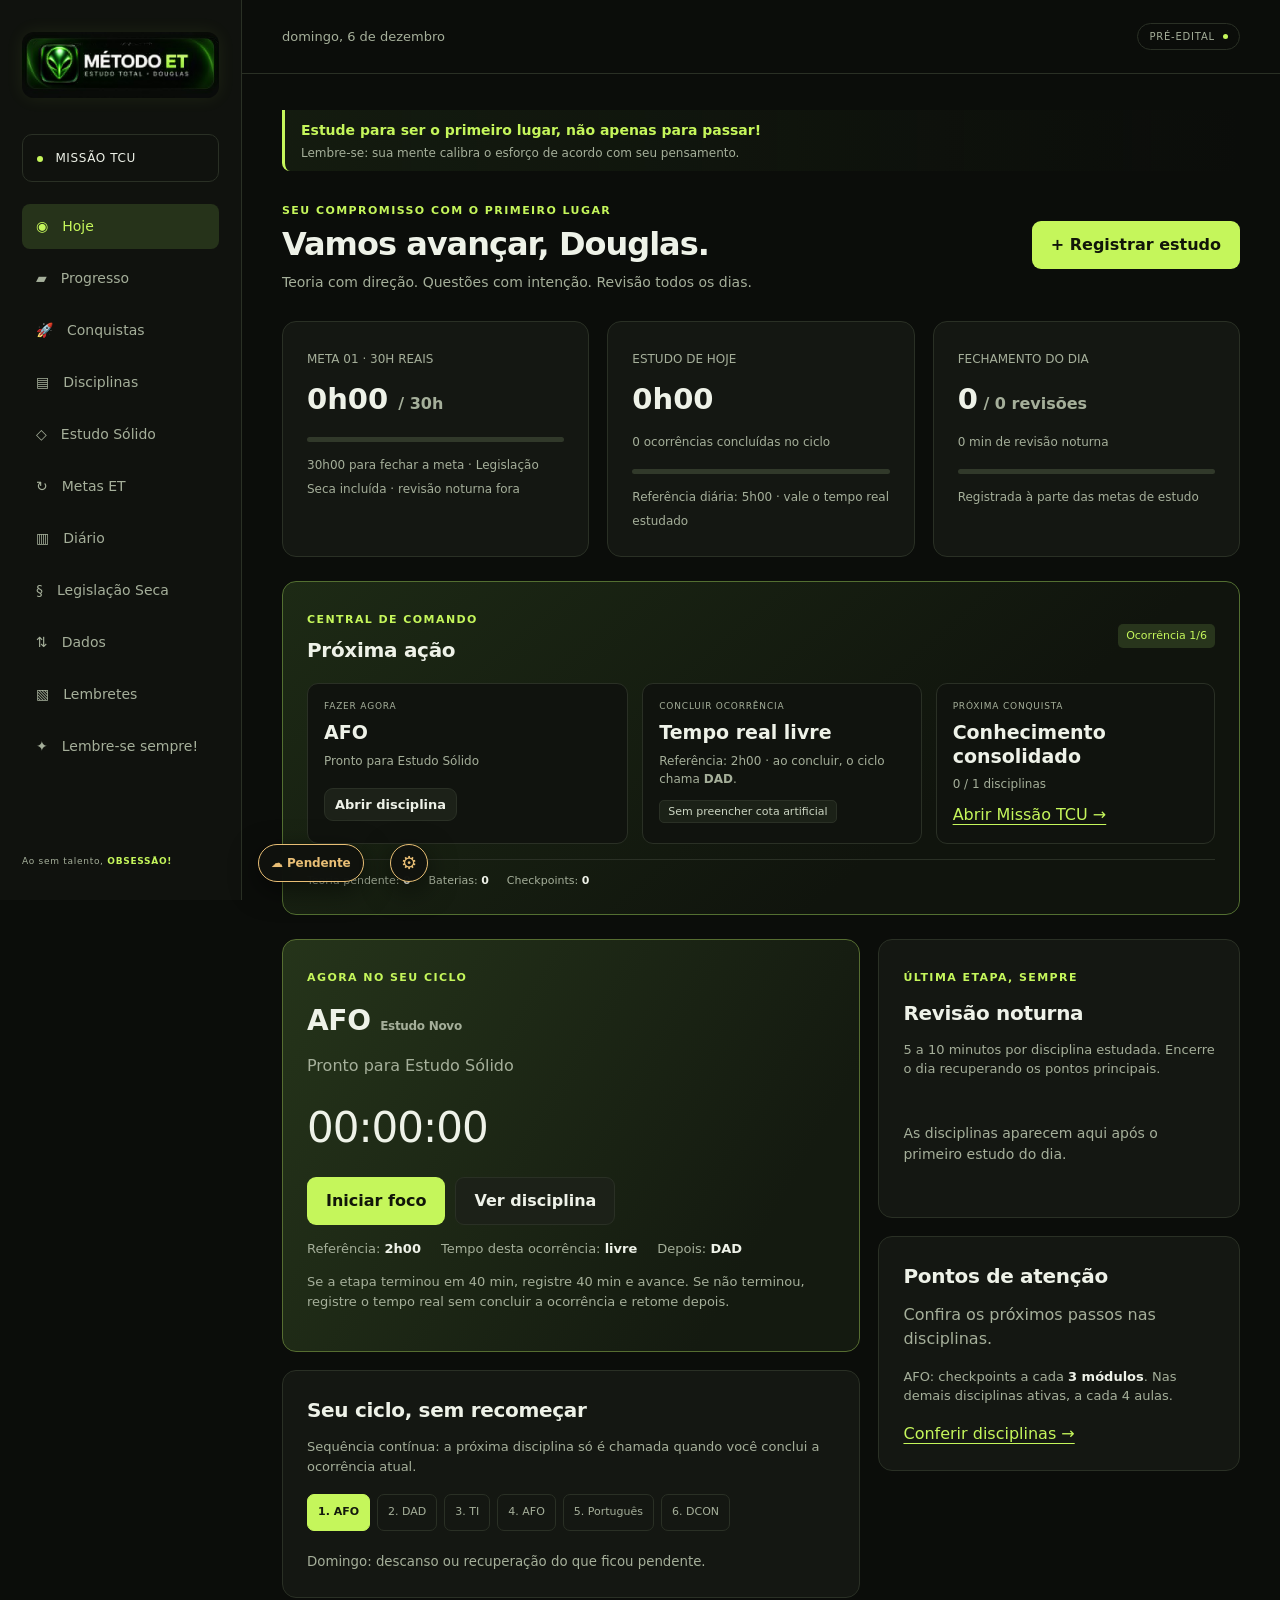
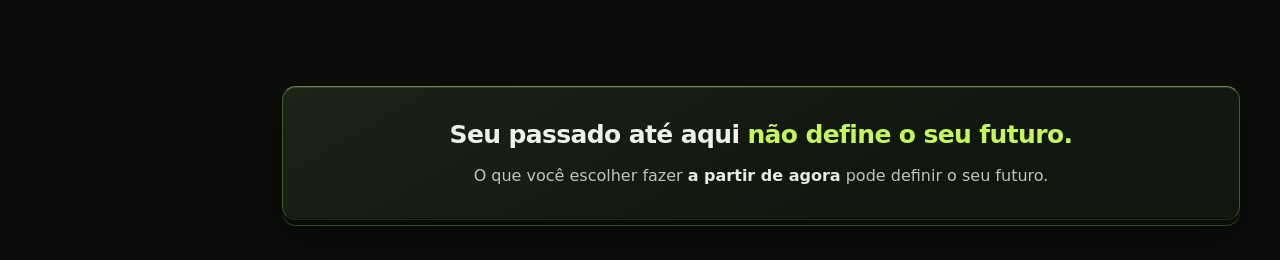
==== metodo-et/index.html @ 1e7493c0 "release: publicar v4.2.1 com próxima meta bloqueada" ====
<!doctype html>
<html lang="pt-BR">
<head>
  <meta charset="utf-8">
  <meta name="viewport" content="width=device-width,initial-scale=1,viewport-fit=cover">
  <meta name="theme-color" content="#0b0d0a">
  <meta name="mobile-web-app-capable" content="yes">
  <meta name="apple-mobile-web-app-capable" content="yes">
  <meta name="apple-mobile-web-app-status-bar-style" content="black-translucent">
  <meta name="apple-mobile-web-app-title" content="Método ET">
  <meta name="application-name" content="Método ET">
  <title>Método ET · Preparação TCU</title>
  <meta name="metodo-et-build" content="4.2.1-next-goal-lock">
  <link rel="icon" type="image/png" href="./metodo-et-icon-final-v2.png?v=4.2.1">
  <link rel="apple-touch-icon" href="./metodo-et-icon-final-v2.png?v=4.2.1">
  <link rel="manifest" href="./manifest.webmanifest?v=4.2.1">
  <link rel="stylesheet" href="./styles.css?v=4.2.1">
  <link rel="stylesheet" href="./drive-sync.css?v=4.2.1">
  <style>
    .app-footer{padding-top:24px}
    .brand.brand-lockup{display:block;width:100%;padding:0;margin:0;text-decoration:none;line-height:0}
    .brand.brand-lockup img{display:block;width:100%;height:auto;aspect-ratio:3 / 1;object-fit:contain;object-position:center;border-radius:12px;box-shadow:0 0 18px rgba(197,246,91,.08)}
    @media(max-width:1100px){.brand.brand-lockup img{border-radius:10px}}
    @media(max-width:720px){.app-footer{padding-top:20px}.sidebar .brand.brand-lockup{display:none}}
  </style>
  <script>
    // v2.0: a StudyOS atual não depende do Service Worker para navegar.
    // Remove o SW/cache antigo da Método ET para impedir execução de scripts obsoletos no Dock.
    window.addEventListener('load', () => {
      if ('serviceWorker' in navigator) {
        navigator.serviceWorker.getRegistrations().then(regs => Promise.all(
          regs.filter(reg => reg.scope.includes('/tcu-study-os/metodo-et/')).map(reg => reg.unregister())
        )).catch(() => {});
      }
      if ('caches' in window) {
        caches.keys().then(keys => Promise.all(
          keys.filter(key => key.startsWith('studyos-metodo-et-')).map(key => caches.delete(key))
        )).catch(() => {});
      }
    }, { once: true });
  </script>
</head>
<body>
  <a class="skip" href="#main">Pular para o conteúdo</a>
  <aside class="sidebar">
    <a class="brand brand-lockup" href="#today" aria-label="Método ET · Estudo Total · Douglas">
      <img src="./assets/metodo-et-brand-v3.jpg?v=4.2.1" width="594" height="198" alt="Método ET · Estudo Total · Douglas">
    </a>
    <div class="focus"><span class="dot"></span> MISSÃO TCU </div>
    <nav aria-label="Navegação principal">
      <a href="#today">◉ <span>Hoje</span></a>
      <a href="#progress">▰ <span>Progresso</span></a>
      <a href="#achievements">🚀 <span>Conquistas</span></a>
      <a href="#subjects">▤ <span>Disciplinas</span></a>
      <a href="#solid">◇ <span>Estudo Sólido</span></a>
      <a href="#planning">↻ <span>Metas ET</span></a>
      <a href="#history">▥ <span>Diário</span></a>
      <a href="#legislation">§ <span>Legislação Seca</span></a>
      <a href="#data">⇅ <span>Dados</span></a>
      <a href="#reminders">▧ <span>Lembretes</span></a>
      <a href="#motivation">✦ <span>Lembre-se sempre!</span></a>
    </nav>
    <footer>Ao sem talento, <strong>OBSESSÃO!</strong></footer>
  </aside>
  <div class="workspace">
    <header class="topbar"><span id="date-label"></span><span class="pill">PRÉ-EDITAL <i></i></span></header>
    <main id="main" tabindex="-1"><p>Preparando seu espaço de estudo…</p></main>
    <footer class="app-footer"><div class="footer-message"><p class="footer-title">Seu passado até aqui <strong>não define o seu futuro.</strong></p><p class="footer-detail">O que você escolher fazer <strong>a partir de agora</strong> pode definir o seu futuro.</p></div></footer>
    <div id="notice" role="status" aria-live="polite"></div>
  </div>
  <dialog id="modal"><div id="modal-body"></div><button class="close secondary" id="close-modal" aria-label="Fechar janela">Fechar</button></dialog>

  <script type="module" src="./src/app.js?v=4.2.1"></script>
  <script src="./oauth-client-hotfix.js?v=4.2.1" defer></script>
  <script src="./drive-sync.js?v=4.2.1" defer></script>
  <script src="./drive-sync-ui.js?v=4.2.1" defer></script>
</body>
</html>
---- metodo-et/styles.css ----
:root{color-scheme:dark;--bg:#0b0d0a;--panel:#141712;--line:#2a3025;--muted:#a5af9a;--lime:#c5f65b;--text:#eef2e8;--amber:#e8be75;font-family:Inter,ui-sans-serif,system-ui,-apple-system,BlinkMacSystemFont,"Segoe UI",sans-serif}*{box-sizing:border-box}body{margin:0;background:var(--bg);color:var(--text);font-size:16px;line-height:1.5}a{color:var(--lime);text-underline-offset:4px}button,input,select,textarea{font:inherit}button,.button{border:1px solid transparent;border-radius:9px;padding:11px 18px;background:var(--lime);color:#111609;font-weight:650;cursor:pointer;text-decoration:none;display:inline-block}button:hover,.button:hover{filter:brightness(1.08)}button:disabled{opacity:.4;cursor:not-allowed}.secondary{border-color:var(--line);background:#1c2118;color:var(--text)}.small{font-size:13px;padding:6px 10px}.danger{color:#ffb8ac}.sidebar{width:242px;position:fixed;height:100dvh;display:flex;flex-direction:column;padding:32px 22px;border-right:1px solid var(--line);background:#10120e}.brand{display:flex;align-items:center;gap:10px;color:var(--text);text-decoration:none;font-size:19px;letter-spacing:.04em}.brand b{color:var(--lime)}.brand small{display:block;font-size:8px;letter-spacing:.1em;color:var(--muted);margin-top:2px}.focus{border:1px solid var(--line);border-radius:10px;padding:14px;margin:36px 0 22px;font-size:12px;letter-spacing:.05em}.focus small{display:block;color:var(--muted);font-size:11px;margin:4px 0 0 16px;letter-spacing:0}.dot{display:inline-block;background:var(--lime);border-radius:100%;width:6px;height:6px;margin-right:8px}nav{display:grid;gap:7px}nav a{padding:12px 14px;display:flex;gap:14px;text-decoration:none;color:var(--muted);font-size:14px;border-radius:8px}nav a.active{background:#26331a;color:var(--lime)}nav a:hover{background:#1d2418}.sidebar footer{margin-top:auto;font-size:9px;letter-spacing:.08em;color:var(--muted)}.sidebar footer small{font-size:11px;letter-spacing:0;line-height:2.4}.workspace{margin-left:242px}.topbar{height:74px;display:flex;justify-content:space-between;align-items:center;border-bottom:1px solid var(--line);padding:0 40px;color:var(--muted);font-size:13px}.pill{display:inline-flex;align-items:center;gap:8px;border:1px solid var(--line);border-radius:30px;padding:5px 11px;font-size:10px;letter-spacing:.08em}.pill i{height:5px;width:5px;background:var(--lime);border-radius:50%}main{max-width:1440px;padding:36px 40px 64px;margin:auto}h1{font-size:32px;letter-spacing:-1px;margin:4px 0 8px;line-height:1.2}h2{font-size:20px;letter-spacing:-.3px;margin:0 0 12px}h3{font-size:16px;margin:0 0 8px}p{margin:0 0 16px}.muted,small{color:var(--muted)}.eyebrow{color:var(--lime);font-size:11px;letter-spacing:.13em;font-weight:600}.page-head{display:flex;align-items:center;justify-content:space-between;gap:20px;margin-bottom:28px}.page-head p{color:var(--muted);font-size:14px;margin:0}.grid{display:grid;gap:18px}.metrics{grid-template-columns:repeat(3,1fr);margin-bottom:24px}.card{background:var(--panel);border:1px solid var(--line);border-radius:14px;padding:24px;min-width:0}.metric small{font-size:12px}.metric strong{font-size:29px;font-weight:550;display:block;margin:8px 0}.metric .sub{font-size:12px;color:var(--muted)}progress{width:100%;height:5px;accent-color:var(--lime);border:0;display:block;margin:16px 0 10px}progress::-webkit-progress-bar{background:#31392a;border-radius:3px}progress::-webkit-progress-value{background:var(--lime);border-radius:3px}.two{grid-template-columns:minmax(0,1.6fr) minmax(290px,1fr);align-items:start}.hero{position:relative;border-color:#566d31;background:linear-gradient(120deg,#25341a 0,#141a10 80%)}.hero h2{font-size:28px;margin-top:12px}.hero p{max-width:580px}.actions{display:flex;flex-wrap:wrap;align-items:center;gap:10px;margin-top:18px}.timer{font-variant-numeric:tabular-nums;font-size:42px;letter-spacing:-1px;margin:18px 0}.stack{display:grid;gap:18px}.cycle{display:flex;gap:7px;flex-wrap:wrap;margin:18px 0}.cycle span{font-size:11px;padding:9px 10px;border:1px solid var(--line);border-radius:7px;color:var(--muted)}.cycle span.current{background:var(--lime);color:#141a0d;border-color:var(--lime);font-weight:650}.row{display:flex;align-items:center;justify-content:space-between;gap:16px;padding:15px 0;border-bottom:1px solid var(--line)}.row:last-child{border-bottom:0}.row .title{font-size:14px}.row small{display:block;font-size:12px;margin-top:3px}.badge{font-size:11px;white-space:nowrap;padding:4px 8px;border-radius:5px;background:#28351c;color:var(--lime)}.warning{background:#322b1c;color:var(--amber);border:1px solid #5e4e29;border-radius:9px;padding:12px 15px;font-size:13px;margin:16px 0}.section-title{margin-top:28px;margin-bottom:16px}.tabs{display:flex;gap:8px;flex-wrap:wrap;margin-bottom:24px}.tabs button[aria-pressed=true]{background:var(--lime);color:#101509}.table-wrap{overflow:auto;width:100%}table{width:100%;border-collapse:collapse;font-size:13px}th{text-align:left;font-weight:500;color:var(--muted);font-size:11px;letter-spacing:.04em;padding:12px;border-bottom:1px solid var(--line)}td{padding:14px 12px;border-bottom:1px solid var(--line);vertical-align:middle}td:first-child{min-width:45px}.unit-title{min-width:220px;max-width:430px}.cp-row td{background:#1f2918;color:var(--lime)}.cp-row.audit td{background:#2c271b;color:var(--amber)}.cp-row .actions{margin:0}.form-grid{display:grid;grid-template-columns:1fr 1fr;gap:16px}label{display:grid;gap:6px;font-size:13px;color:var(--muted)}input,select,textarea{width:100%;background:#0e110c;color:var(--text);border:1px solid #3c4434;border-radius:7px;padding:10px 12px;min-height:43px}input[type=checkbox]{width:18px;height:18px;min-height:0;accent-color:var(--lime)}label.check{display:flex;align-items:center;gap:10px;color:var(--text);margin:8px 0}.full{grid-column:1/-1}textarea{resize:vertical;min-height:80px}:focus-visible{outline:2px solid var(--lime);outline-offset:4px}dialog{width:min(720px,95vw);max-height:90dvh;background:#151912;color:var(--text);border:1px solid #53653b;border-radius:16px;padding:28px}dialog::backdrop{background:#000b;backdrop-filter:blur(3px)}dialog h2{padding-right:60px}dialog .close{margin-top:22px}#notice{position:fixed;bottom:24px;right:24px;max-width:min(480px,90vw);border-radius:10px;padding:0;background:#25351a;color:var(--lime);box-shadow:0 6px 40px #0008;z-index:10}#notice:not(:empty){padding:16px 22px;border:1px solid #617b3a}#notice.error{background:#43231e;color:#ffcebe;border-color:#9f5142}.skip{position:absolute;left:-10000px;top:0}.skip:focus{left:260px;z-index:30;background:black;padding:12px}.empty{padding:28px 0;color:var(--muted);font-size:14px}.numbers{font-variant-numeric:tabular-nums}.evidence{margin:10px 0;font-size:12px;padding-left:18px;color:var(--muted);max-height:180px;overflow:auto}details{margin:12px 0}summary{cursor:pointer;color:var(--muted);font-size:13px}.intro{max-width:720px}.inline-filter{display:flex;gap:14px;flex-wrap:wrap;margin:20px 0}.inline-filter label{min-width:170px}.statline{display:flex;gap:20px;flex-wrap:wrap;margin:14px 0;color:var(--muted);font-size:13px}.statline b{color:var(--text)}.chartbar{display:flex;align-items:center;gap:14px;margin:16px 0;font-size:13px}.chartbar span{width:60px}.chartbar div{height:7px;flex:1;background:#2b3224;border-radius:5px;overflow:hidden}.chartbar i{height:7px;display:block;background:var(--lime)}.chartbar b{width:64px;font-size:12px;text-align:right}code{background:#252d1d;padding:2px 5px;border-radius:3px}.link-list{display:grid;gap:12px;font-size:14px}.phase{font-size:12px;color:var(--muted)}@media(max-width:1100px){.sidebar{width:200px;padding:26px 16px}.workspace{margin-left:200px}main{padding:28px 24px}.topbar{padding:0 24px}.two{grid-template-columns:1fr}.metrics{gap:10px}.card{padding:20px}.brand{font-size:16px}}@media(max-width:720px){.sidebar{position:fixed;bottom:0;top:auto;width:100%;height:auto;padding:6px 4px calc(6px + env(safe-area-inset-bottom));z-index:5;border-top:1px solid var(--line);border-right:0}.sidebar .brand,.sidebar .focus,.sidebar footer{display:none}nav{display:flex;justify-content:space-around;gap:0}nav a{padding:7px 4px;display:grid;gap:3px;text-align:center;font-size:16px;min-width:48px}nav a span{font-size:9px}.workspace{margin-left:0}.topbar{height:58px;padding:0 18px;font-size:11px}main{padding:24px 16px 104px}h1{font-size:27px}.page-head{align-items:start;flex-direction:column;margin-bottom:20px}.metrics{grid-template-columns:1fr}.metric{padding:16px 18px}.metric strong{font-size:25px;display:inline-block;margin:0 12px 0 0}.metric small{display:block;margin-bottom:8px}.metric progress{margin:10px 0}.card{padding:18px}.form-grid{grid-template-columns:1fr}.full{grid-column:auto}.hero h2{font-size:25px}#notice{bottom:90px;right:16px}.table-wrap{margin:0;width:100%}dialog{padding:22px}.row{gap:10px}.row .title{font-size:13px}}
/* Mural pessoal e imagens: o estudo continua no centro da interface. */
.sidebar{overflow-y:auto}.sidebar nav{padding-bottom:18px}.sidebar footer{padding-top:16px;flex-shrink:0}.app-footer{max-width:1440px;margin:0 auto;padding:0 40px 40px}.footer-message{position:relative;text-align:center;padding:30px 34px;border:1px solid #415832;border-top-color:#6c884d;border-bottom-color:#202d18;border-radius:14px;background:linear-gradient(150deg,#1b2416,#11160e 65%);box-shadow:inset 0 1px 0 #b8e78126,inset 0 -1px 0 #0008,0 5px 0 #080d06,0 6px 0 #35472a,0 18px 28px #0005}.footer-message p{max-width:850px;margin-left:auto;margin-right:auto;text-wrap:pretty}.footer-title{font-size:clamp(19px,2vw,25px);font-weight:550;line-height:1.45;letter-spacing:-.025em;margin-bottom:10px}.footer-title strong{font-weight:650;color:var(--lime)}.footer-detail{font-size:16px;line-height:1.65;color:#bdc8b3;margin-bottom:0}.footer-detail strong{font-weight:600;color:#e5eddc}@media(max-width:720px){.footer-message{padding:24px 20px;border-radius:12px}.footer-title{font-size:20px}.footer-detail{font-size:15px}}.notes-grid{display:grid;grid-template-columns:repeat(3,minmax(0,1fr));gap:20px;align-items:start}.notes-column h2{font-size:17px;display:flex;align-items:center;gap:10px}.note-count{font-size:13px;border:1px solid var(--line);border-radius:20px;padding:2px 8px;color:var(--muted)}.sticky{padding:18px;margin:14px 0 24px;border-radius:2px 2px 18px 2px;box-shadow:3px 7px 0 #0004;color:#182011;border-top:9px solid #9da936}.sticky{color-scheme:light}.sticky-todo{background:#c5f65b;border-color:#92bd37}.sticky-done{background:#9cc58b;border-color:#729665}.sticky-future{background:#76bc95;border-color:#478b65}.sticky textarea{color:#152318;background:transparent;border:0;padding:2px 0;min-height:150px;max-height:440px;font-size:16px;line-height:1.6;resize:vertical;white-space:pre-wrap}.sticky label{color:#253927;font-size:14px}.sticky select{background:#ffffff55;border-color:#0003;color:#182011;min-height:38px;padding:6px 8px}.sticky button{background:#17200f;color:#f5f9ef;margin-top:12px}.sticky textarea:focus-visible,.sticky select:focus-visible,.sticky button:focus-visible{outline-color:#263f14}.note-empty{border:1px dashed var(--line);border-radius:10px;padding:22px 16px;font-size:14px}.motivation-card{background:#10130d;border:1px solid var(--line);border-radius:14px;padding:22px}.motivation-top{display:flex;align-items:center;justify-content:space-between;gap:18px;margin-bottom:20px}.motivation-top h3{font-size:20px;margin:8px 0 0}.motivation-image{display:block;border:0;width:100%;background:#000;padding:0;border-radius:8px;overflow:hidden;cursor:zoom-in}.motivation-image:hover{filter:none}.motivation-image img{display:block;width:100%;height:auto;max-height:620px;object-fit:contain}.motivation-caption{margin:12px 0 0;font-size:12px}.image-modal{width:min(1350px,96vw)}.expanded-motivation{width:100%;height:auto;display:block;margin:18px 0}.sr-only{position:absolute;width:1px;height:1px;padding:0;margin:-1px;overflow:hidden;clip:rect(0,0,0,0);white-space:nowrap;border:0}@media(max-width:1050px){.notes-grid{grid-template-columns:1fr}.notes-column{min-width:0}.sticky{max-width:100%}.app-footer{padding:0 24px 36px}}@media(max-width:720px){.sidebar nav{justify-content:flex-start;overflow-x:auto;padding-bottom:2px}.sidebar nav a{min-width:65px;flex-shrink:0}.sidebar nav a:last-child{min-width:102px}.app-footer{padding:0 16px 104px}main{padding-bottom:32px}.motivation-card{padding:14px}.motivation-top{align-items:flex-start;flex-direction:column}.motivation-top h3{font-size:18px}.motivation-image img{max-height:none}.sticky textarea{min-height:140px}}
.focus-message{margin:0 0 26px;border-left:3px solid var(--lime);padding:9px 16px;background:linear-gradient(90deg,#20301766,transparent);border-radius:0 8px 8px}.focus-message p{font-size:14px;color:#b9c6ad;margin:0;line-height:1.6}.focus-message strong{color:var(--lime);font-weight:650}.focus-message small{display:block;font-size:12px;margin-top:3px}.duration-fields{display:grid;grid-template-columns:1fr 1fr;gap:12px}.progress-highlights{grid-template-columns:repeat(4,minmax(0,1fr));gap:16px}.metric-unit{font-size:16px;color:var(--muted)}.progress-table .discipline-bar{min-width:230px;width:42%}.bar-line{display:flex;align-items:center;gap:14px}.bar-line progress{margin:0;height:9px;flex:1;min-width:100px}.bar-line b{min-width:56px;font-size:14px;text-align:right;font-variant-numeric:tabular-nums;color:var(--lime)}.progress-explanation{font-size:14px;line-height:1.7;margin:18px 0 0}.progress-highlights .metric strong{font-size:27px}@media(max-width:1250px){.progress-highlights{grid-template-columns:repeat(2,minmax(0,1fr))}}@media(max-width:720px){.progress-highlights{grid-template-columns:1fr}.focus-message{padding:10px 12px;margin-bottom:20px}.progress-table .discipline-bar{min-width:200px}.duration-fields{grid-template-columns:1fr 1fr}.progress-metrics .metric strong{display:block;margin:8px 0}}

.progress-detail{display:block;color:var(--muted);font-size:12px;line-height:1.5;margin-top:7px}.sidebar footer strong{color:var(--lime)}

/* v3.0 — Conquistas · Missão TCU */
.achievements-hero{display:grid;grid-template-columns:minmax(0,1fr) auto;align-items:center;gap:28px;border-color:#607b35;background:radial-gradient(circle at 85% 20%,#314b1c 0,transparent 34%),linear-gradient(135deg,#1d2b15,#10140d 70%);overflow:hidden}
.achievements-hero h2{font-size:30px;margin:10px 0 8px}.achievements-hero progress{height:7px;max-width:720px}.hero-rocket{font-size:86px;filter:drop-shadow(0 0 15px #c5f65b66);transform:rotate(-6deg);padding:6px 26px}
.next-achievements{grid-template-columns:repeat(3,minmax(0,1fr))}.achievement-records{grid-template-columns:repeat(3,minmax(0,1fr))}.achievement-records .metric strong{font-size:25px}
.achievement-category{margin-bottom:18px}.achievement-category-head{display:flex;align-items:center;justify-content:space-between;gap:16px}.achievement-category-head>div{display:flex;align-items:center;gap:10px}.achievement-category-head h2{margin:0}.achievement-category-icon{font-size:23px}
.achievement-grid{display:grid;grid-template-columns:repeat(3,minmax(0,1fr));gap:12px;margin-top:18px}.achievement-card{display:grid;grid-template-columns:auto 1fr;gap:13px;align-items:start;padding:16px;border:1px solid var(--line);border-radius:12px;background:#10130e;min-width:0}.achievement-card.unlocked{border-color:#536f31;background:linear-gradient(140deg,#1e2b16,#11150e)}.achievement-card.locked{opacity:.72}.achievement-card h3{font-size:14px;margin:1px 0 5px}.achievement-card p{font-size:11px;line-height:1.45;color:var(--muted);margin:0}.achievement-card progress{height:4px;margin:11px 0 7px}.achievement-card small{font-size:10px}.achievement-card.unlocked small{color:var(--lime)}
.achievement-icon{width:34px;height:34px;display:grid;place-items:center;border:1px solid var(--line);border-radius:50%;font-size:17px;background:#171c13}.achievement-card.unlocked .achievement-icon{border-color:#6b8a3f;box-shadow:0 0 16px #c5f65b22}
.mission-route{position:relative;max-width:900px;margin:10px auto 0;padding:16px 0 16px 80px;min-height:650px}.mission-rail{position:absolute;left:31px;top:24px;bottom:24px;width:5px;border-radius:6px;background:#293124;overflow:hidden}.mission-rail i{position:absolute;left:0;right:0;bottom:0;background:linear-gradient(0deg,#6d8b36,#c5f65b);box-shadow:0 0 14px #c5f65b66;border-radius:6px}.mission-rocket{position:absolute;left:4px;z-index:2;font-size:39px;line-height:1;filter:drop-shadow(0 0 12px #c5f65b99);transition:bottom .5s ease}.mission-stops{display:grid;gap:10px}.mission-stop{min-height:48px;display:flex;align-items:center;gap:13px;color:var(--muted);padding:7px 10px;border-radius:9px}.mission-stop b{display:block;font-size:13px;color:#b4bca9}.mission-stop small{display:block;font-size:10px;margin-top:2px}.mission-node{width:24px;height:24px;flex:0 0 24px;display:grid;place-items:center;border:2px solid #3c4633;border-radius:50%;background:#11150e;color:#6f7967;font-size:11px}.mission-stop.unlocked{background:#182114}.mission-stop.unlocked b{color:var(--text)}.mission-stop.unlocked .mission-node{border-color:var(--lime);background:var(--lime);color:#111609;font-weight:800}.mission-stop.next{outline:1px solid #667d3c;background:#1b2416}.mission-stop.next .mission-node{border-color:var(--lime);box-shadow:0 0 14px #c5f65b55}
.achievement-celebration{text-align:center;padding:10px 8px}.achievement-celebration h2{font-size:29px;margin:11px auto 10px;padding:0}.achievement-celebration p{max-width:520px;margin:0 auto 16px}.celebration-rocket{font-size:74px;filter:drop-shadow(0 0 18px #c5f65b77);animation:rocket-pop .7s ease both}@keyframes rocket-pop{0%{transform:translateY(34px) scale(.75);opacity:0}65%{transform:translateY(-7px) scale(1.08);opacity:1}100%{transform:translateY(0) scale(1)}}
@media(max-width:1180px){.achievement-grid{grid-template-columns:repeat(2,minmax(0,1fr))}.achievement-records{grid-template-columns:repeat(2,minmax(0,1fr))}.next-achievements{grid-template-columns:1fr}}
@media(max-width:720px){.achievements-hero{grid-template-columns:1fr}.hero-rocket{font-size:64px;padding:0}.achievement-grid,.achievement-records{grid-template-columns:1fr}.mission-route{padding-left:62px;min-height:520px}.mission-rail{left:24px}.mission-rocket{left:-2px;font-size:34px}.mission-stop{padding-right:2px}}


/* v3.1 — refinamentos de Conquistas */
.achievement-card.closest{position:relative;border-color:var(--lime);box-shadow:0 0 0 1px #c5f65b1c,0 12px 34px #0004;background:linear-gradient(145deg,#243518,#11160e)}
.closest-label{display:inline-block;margin-bottom:5px;padding:3px 6px;border-radius:4px;background:var(--lime);color:#111608;font-size:8px;font-weight:850;letter-spacing:.08em}
.achievement-filter{display:flex;gap:8px;flex-wrap:wrap;margin:0 0 18px}.achievement-filter button[aria-pressed="true"]{background:var(--lime);color:#111608;border-color:var(--lime)}
.achievement-category[hidden]{display:none}.achievement-browser{scroll-margin-top:90px}
.et-shades-icon{position:relative;width:34px;height:32px;display:inline-grid;place-items:center;font-size:28px;line-height:1}
.et-face{filter:saturate(.75) hue-rotate(45deg)}
.et-lens{position:absolute;top:12px;width:9px;height:6px;background:#050605;border:1px solid #b9c4b0;border-radius:2px 2px 5px 5px;box-shadow:inset 0 1px 2px #ffffff35,0 1px 5px #000}
.et-left{left:7px;transform:rotate(5deg)}.et-right{right:7px;transform:rotate(-5deg)}.et-bridge{position:absolute;top:14px;left:15px;width:5px;height:1px;background:#050605}
.hero-rocket{animation:mission-float 3.4s ease-in-out infinite}.mission-rocket{animation:mission-float 3s ease-in-out infinite}
@keyframes mission-float{0%,100%{transform:translateY(0) rotate(-5deg)}50%{transform:translateY(-7px) rotate(-2deg)}}
@media(prefers-reduced-motion:reduce){.hero-rocket,.mission-rocket,.celebration-rocket{animation:none!important}}


/* v3.2 — central de comando e fluxo prático */
.et-normal-icon{font-size:25px;filter:saturate(.8) hue-rotate(40deg);width:34px;height:34px;display:inline-grid;place-items:center}
.achievement-filter-groups{display:grid;grid-template-columns:1fr 1fr;gap:18px;margin-bottom:20px}
.achievement-filter-groups>div>small{display:block;color:var(--muted);font-size:9px;letter-spacing:.11em;font-weight:800;margin-bottom:8px}
.achievement-card[hidden]{display:none}
.today-command{margin:18px 0 24px;border-color:#536f31;background:linear-gradient(140deg,#1d2a15,#10140d 68%)}
.today-command-head{display:flex;align-items:center;justify-content:space-between;gap:16px;margin-bottom:18px}.today-command-head h2{margin:5px 0 0}
.today-command-grid{display:grid;grid-template-columns:1.15fr 1fr 1fr;gap:14px}.today-command-grid>div{padding:16px;border:1px solid var(--line);border-radius:11px;background:#10130e;min-width:0}.today-command-grid small{display:block;color:var(--muted);font-size:9px;letter-spacing:.09em;margin-bottom:7px}.today-command-grid strong{display:block;font-size:19px;line-height:1.25}.today-command-grid p{font-size:12px;color:var(--muted);line-height:1.5;margin:7px 0 10px}.today-command-grid progress{height:6px}.today-roadline{display:flex;flex-wrap:wrap;gap:18px;margin-top:15px;padding-top:13px;border-top:1px solid var(--line);color:var(--muted);font-size:11px}.today-roadline b{color:var(--text)}
.method-roadmap{margin:18px 0 22px;padding:18px;border:1px solid #3f522e;border-radius:12px;background:#11160e}.method-roadmap-head{display:flex;align-items:center;justify-content:space-between;gap:16px}.method-roadmap-head h3{margin:5px 0 0}.roadmap-chips{display:flex;flex-wrap:wrap;gap:8px;margin-top:14px}.roadmap-chips span{padding:7px 9px;border-radius:999px;border:1px solid var(--line);font-size:10px;color:var(--muted);background:#0d100b}.roadmap-chips span.done{border-color:#526d32;color:var(--lime);background:#172012}.roadmap-chips span.pending b{color:var(--text)}.roadmap-cycle{margin:13px 0 0;font-size:11px}.method-quick-actions{margin-top:13px}
@media(max-width:1050px){.today-command-grid{grid-template-columns:1fr}.achievement-filter-groups{grid-template-columns:1fr}}
@media(max-width:720px){.today-command-head,.method-roadmap-head{align-items:flex-start;flex-direction:column}.roadmap-chips{display:grid;grid-template-columns:1fr 1fr;width:100%}.achievement-filter{overflow-x:auto;flex-wrap:nowrap;padding-bottom:4px}.achievement-filter button{flex-shrink:0}}

.et-shades-icon .et-lens,.et-shades-icon .et-bridge{display:none}


/* v4.0 — Central de Desempenho */
.progress-toolbar{display:grid;grid-template-columns:minmax(0,1fr) auto;gap:18px;align-items:end;margin:16px 0 22px;padding:16px 18px;border:1px solid var(--line);border-radius:13px;background:#10130e}
.progress-view-tabs{display:flex;gap:8px;flex-wrap:wrap}.progress-view-tabs button[aria-pressed="true"]{background:var(--lime);color:#111608;border-color:var(--lime)}
.progress-filter-row{display:flex;gap:10px;align-items:end}.progress-filter-row label{min-width:180px;font-size:10px;color:var(--muted);letter-spacing:.05em}.progress-filter-row select{margin-top:6px}
.progress-principle{grid-column:1/-1;margin:0;padding-top:12px;border-top:1px solid var(--line);font-size:11px;color:var(--muted)}.progress-principle b{color:var(--text)}
.performance-metrics{grid-template-columns:repeat(4,minmax(0,1fr))}.performance-metrics .metric strong{font-size:30px}
.self-compare{border-color:#526c32;background:linear-gradient(145deg,#1a2514,#11150f 68%)}.self-compare-grid{grid-template-columns:repeat(3,minmax(0,1fr));gap:12px}.self-compare .metric.mini{padding:16px;border:1px solid var(--line);border-radius:11px;background:#0f120d}.self-compare .metric.mini strong{font-size:26px}
.analysis-bars{display:grid;gap:12px;margin-top:16px}.analysis-bar-row>div{display:flex;align-items:center;justify-content:space-between;gap:14px;margin-bottom:6px}.analysis-bar-row b{font-size:12px}.analysis-bar-row span{font-size:10px;color:var(--muted);font-variant-numeric:tabular-nums}.analysis-bar-row progress{height:6px}
.performance-table th,.performance-table td{white-space:nowrap}.performance-table td:first-child{min-width:180px}.performance-table td small{display:block;color:var(--muted);font-size:10px;margin-top:4px;white-space:normal;max-width:210px}.performance-table .badge{font-size:9px}
.progress-comparisons{grid-template-columns:repeat(4,minmax(0,1fr));gap:14px}.comparison-metric{position:relative}.comparison-delta{display:inline-flex;width:max-content;margin-top:10px;padding:4px 7px;border-radius:999px;font-size:9px;border:1px solid var(--line);color:var(--muted)}.comparison-delta.up{border-color:#4e6d31;color:var(--lime);background:#172012}.comparison-delta.down{border-color:#72503b;color:#e7b29b;background:#21150f}.comparison-delta.same{background:#151912}
.trend-chart{margin-top:18px;padding:16px 10px 4px;border:1px solid var(--line);border-radius:11px;background:#0d100b;overflow-x:auto}.trend-columns{display:grid;grid-template-columns:repeat(8,minmax(52px,1fr));gap:10px;height:240px;align-items:end;min-width:520px}.trend-card:last-child .trend-columns{grid-template-columns:repeat(6,minmax(68px,1fr))}
.trend-column{height:100%;display:grid;grid-template-rows:26px 1fr 24px;align-items:end;text-align:center;min-width:0}.trend-column .trend-value{font-size:9px;color:var(--muted);white-space:nowrap;overflow:hidden;text-overflow:ellipsis}.trend-column i{display:block;width:min(34px,72%);margin:auto auto 0;min-height:2px;border-radius:7px 7px 2px 2px;background:linear-gradient(180deg,var(--lime),#607f34);box-shadow:0 0 12px #c5f65b18}.trend-column small{font-size:9px;color:var(--muted);padding-top:7px}
.method-map{display:grid;grid-template-columns:repeat(2,minmax(0,1fr));gap:16px}.method-subject-card{min-width:0}.method-subject-head{display:flex;align-items:flex-start;justify-content:space-between;gap:16px}.method-subject-head h2{margin:5px 0 4px}.method-subject-head p{margin:0;color:var(--muted);font-size:12px;line-height:1.5}.method-stages{display:grid;gap:11px;margin:18px 0}.method-stage>div{display:flex;justify-content:space-between;gap:12px;font-size:10px;color:var(--muted);margin-bottom:5px}.method-stage b{color:var(--text);font-variant-numeric:tabular-nums}.method-stage progress{height:5px}
.attention-list{display:grid;grid-template-columns:repeat(2,minmax(0,1fr));gap:10px}.attention-item{padding:14px 15px;border:1px solid var(--line);border-radius:10px;background:#0f120d}.attention-item b{font-size:12px}.attention-item p{font-size:10px;line-height:1.5;color:var(--muted);margin:5px 0 0}.attention-item.amber{border-color:#6f5731;background:#1c170e}.attention-item.lime{border-color:#536c31;background:#151e11}
@media(max-width:1280px){.performance-metrics,.progress-comparisons{grid-template-columns:repeat(2,minmax(0,1fr))}.progress-toolbar{grid-template-columns:1fr}.progress-filter-row{justify-content:flex-start}.method-map{grid-template-columns:1fr}}
@media(max-width:820px){.progress-filter-row{display:grid;grid-template-columns:1fr 1fr}.progress-filter-row label{min-width:0}.self-compare-grid{grid-template-columns:1fr}.attention-list{grid-template-columns:1fr}}
@media(max-width:720px){.performance-metrics,.progress-comparisons{grid-template-columns:1fr}.progress-view-tabs{overflow-x:auto;flex-wrap:nowrap;padding-bottom:4px}.progress-view-tabs button{flex-shrink:0}.progress-filter-row{grid-template-columns:1fr}.trend-chart{margin-left:-4px;margin-right:-4px}.method-subject-head{flex-direction:column}.performance-table td:first-child{min-width:155px}}


/* v4.0.1 — acabamento estável da Central */
.progress-page-head .eyebrow{display:block}
.process-focus{display:block;margin:7px 0 12px;color:var(--lime);font-size:12px;font-weight:850;letter-spacing:.14em;text-transform:uppercase}
.intensity-wrap{display:flex;justify-content:center}
.intensity-card{width:min(340px,100%);aspect-ratio:1/1;display:grid;place-items:center;align-content:center;gap:18px;text-align:center;border-color:#5d7838;background:
  radial-gradient(circle at 50% 25%,rgba(197,246,91,.13),transparent 34%),
  linear-gradient(145deg,#1c2914,#10140d 72%);
  box-shadow:0 22px 55px rgba(0,0,0,.28),inset 0 0 0 1px rgba(197,246,91,.025)}
.intensity-card .intensity-mark{width:42px;height:42px;display:grid;place-items:center;border-radius:50%;border:1px solid #6f8e43;color:var(--lime);font-size:19px;box-shadow:0 0 22px rgba(197,246,91,.12)}
.intensity-card p{max-width:250px;margin:0;font-size:28px;line-height:1.14;font-weight:650;color:var(--text)}
.intensity-card p strong{display:block;color:var(--lime);font-weight:850}
@media(max-width:720px){.process-focus{font-size:10px}.intensity-card{width:min(290px,100%)}.intensity-card p{font-size:24px}}


/* v4.1 — Metas ET, tempo real e progresso multicamada */
.badge.subtle{background:#1b2117;color:#cbd5c2;border:1px solid var(--line)}
.goal-toolbar{display:flex;align-items:end;justify-content:space-between;gap:18px;margin-bottom:24px}
.goal-toolbar label{min-width:min(420px,100%)}
.goal-metrics{margin-top:0}
.goal-summary{border-color:#42552f}
.goal-summary .page-head{margin-bottom:20px}
.goal-task-list{display:grid;grid-template-columns:repeat(2,minmax(0,1fr));gap:10px}
.goal-task{display:flex;gap:12px;align-items:flex-start;padding:13px 14px;border:1px solid var(--line);border-radius:10px;background:#10130e}
.goal-task>span{display:grid;place-items:center;flex:0 0 30px;height:30px;border-radius:50%;border:1px solid #445138;color:var(--muted);font-size:11px;font-variant-numeric:tabular-nums}
.goal-task b{display:block;font-size:13px;line-height:1.45}
.goal-task small{display:block;margin-top:4px;font-size:11px;line-height:1.45}
.goal-task.done{border-color:#526f33;background:#172010}
.goal-task.done>span{background:var(--lime);border-color:var(--lime);color:#101509;font-weight:800}
.goal-task.done b{color:#dff7ad}
.goal-actions{padding-top:6px}
.goal-locked{text-align:center;padding:54px 24px;border-style:dashed}
.goal-lock{font-size:42px;margin-bottom:14px}
.layered-progress{margin-bottom:28px}
.layer-grid{display:grid;grid-template-columns:repeat(2,minmax(0,1fr));gap:14px}
.layer-subject{--subject:#c5f65b;border:1px solid color-mix(in srgb,var(--subject) 32%,#2a3025);border-radius:12px;padding:16px;background:#10130e}
.layer-subject.subject-afo{--subject:#c5f65b}
.layer-subject.subject-dad{--subject:#69d7bb}
.layer-subject.subject-ti{--subject:#a98bff}
.layer-subject.subject-port{--subject:#e8be75}
.layer-subject.subject-dcon{--subject:#6bb8e8}
.layer-head{display:grid;gap:2px;margin-bottom:12px}
.layer-head b{font-size:15px;color:var(--subject)}
.layer-head small{font-size:11px}
.layer-stack{display:grid;gap:8px}
.layer-row{display:grid;grid-template-columns:82px minmax(90px,1fr) 50px;gap:10px;align-items:center;font-size:11px}
.layer-row>span{color:var(--muted)}
.layer-row>div{height:7px;background:#252b21;border-radius:10px;overflow:hidden}
.layer-row i{display:block;height:100%;border-radius:10px;background:var(--subject)}
.layer-row.review i{background:color-mix(in srgb,var(--subject) 72%,#0b0d0a)}
.layer-row.battery i{background:color-mix(in srgb,var(--subject) 52%,#eef2e8)}
.layer-row.checkpoint i{background:color-mix(in srgb,var(--subject) 48%,#0b0d0a);box-shadow:inset 0 0 0 1px var(--subject)}
.layer-row>b{text-align:right;font-size:11px;color:var(--text);font-variant-numeric:tabular-nums}
@media(max-width:900px){.goal-task-list,.layer-grid{grid-template-columns:1fr}}
@media(max-width:720px){.goal-toolbar{align-items:stretch;flex-direction:column}.layer-row{grid-template-columns:72px minmax(70px,1fr) 46px}.goal-task{padding:12px}}
---- metodo-et/drive-sync.css ----
.drive-sync-floating{position:fixed;z-index:70;left:258px;bottom:18px;min-height:38px;padding:8px 12px;border-radius:999px;color:var(--text);background:rgba(16,18,14,.96);border:1px solid #5b6d3f;box-shadow:0 8px 28px #0008;backdrop-filter:blur(10px);font-size:12px;font-weight:800;letter-spacing:-.01em}.drive-sync-floating:hover{transform:translateY(-1px);filter:brightness(1.08)}.drive-sync-floating[data-state="synced"]{border-color:var(--lime);color:var(--lime)}.drive-sync-floating[data-state="dirty"]{border-color:var(--amber);color:var(--amber)}.drive-sync-floating[data-state="error"],.drive-sync-floating[data-state="auth"]{border-color:#9f5142;color:#ffcebe}.drive-sync-floating[data-state="connecting"],.drive-sync-floating[data-state="syncing"]{opacity:.88}.drive-sync-floating[data-state="offline"]{border-color:#65705f;color:var(--muted)}.app-footer{padding-top:24px}@media(max-width:1100px){.drive-sync-floating{left:214px}}@media(max-width:720px){.drive-sync-floating{left:14px;bottom:calc(86px + env(safe-area-inset-bottom));z-index:8}.app-footer{padding-top:20px}}


/* v3.1 — painel de gerenciamento do Drive */
.drive-sync-manage{position:fixed;z-index:71;left:390px;bottom:18px;width:38px;height:38px;min-height:38px;padding:0;border-radius:999px;background:rgba(16,18,14,.96);border:1px solid #5b6d3f;color:var(--muted);box-shadow:0 8px 28px #0008;backdrop-filter:blur(10px);font-size:18px;line-height:1}
.drive-sync-manage:hover{transform:translateY(-1px);filter:brightness(1.08)}.drive-sync-manage[data-state="synced"]{border-color:var(--lime);color:var(--lime)}.drive-sync-manage[data-state="dirty"]{border-color:var(--amber);color:var(--amber)}.drive-sync-manage[data-state="auth"],.drive-sync-manage[data-state="error"]{border-color:#9f5142;color:#ffcebe}
.drive-sync-panel{position:fixed;z-index:72;left:258px;bottom:66px;width:min(360px,calc(100vw - 32px));padding:16px;border:1px solid #566d3d;border-radius:16px;background:rgba(17,20,14,.985);box-shadow:0 18px 60px #000b;backdrop-filter:blur(16px);color:var(--text)}
.drive-sync-panel[hidden]{display:none}.drive-panel-head{display:flex;align-items:flex-start;justify-content:space-between;gap:16px}.drive-panel-head strong{display:block;font-size:15px;margin:2px 0 3px}.drive-panel-head small{display:block;color:var(--muted);font-size:11px;word-break:break-all}.drive-kicker{font-size:9px;letter-spacing:.13em;color:var(--lime);font-weight:800}
.drive-close{width:30px;height:30px;min-height:30px;padding:0;border-radius:50%;background:#22291c;color:var(--muted)}
.drive-panel-status{display:flex;gap:10px;align-items:flex-start;padding:13px 0;margin:12px 0;border-top:1px solid var(--line);border-bottom:1px solid var(--line)}.drive-panel-status b{display:block;font-size:12px}.drive-panel-status small{display:block;color:var(--muted);font-size:10px;line-height:1.45;margin-top:2px}
.drive-state-dot{width:9px;height:9px;margin-top:4px;border-radius:50%;background:#6d7666;box-shadow:0 0 0 3px #6d766622}.drive-state-dot[data-state="synced"]{background:var(--lime);box-shadow:0 0 12px #c5f65b77}.drive-state-dot[data-state="dirty"],.drive-state-dot[data-state="syncing"],.drive-state-dot[data-state="connecting"]{background:var(--amber)}.drive-state-dot[data-state="auth"],.drive-state-dot[data-state="error"]{background:#e28167}
.drive-sync-panel dl{display:grid;gap:10px;margin:0}.drive-sync-panel dl div{display:grid;grid-template-columns:120px 1fr;gap:8px}.drive-sync-panel dt{font-size:10px;color:var(--muted)}.drive-sync-panel dd{font-size:10px;margin:0;text-align:right}.drive-panel-actions{display:grid;grid-template-columns:1fr 1fr;gap:8px;margin-top:15px}.drive-panel-actions button{font-size:11px;padding:9px 10px}.drive-panel-note{font-size:9px;line-height:1.45;color:var(--muted);margin:11px 0 0}
@media(max-width:1100px){.drive-sync-manage{left:346px}.drive-sync-panel{left:214px}}@media(max-width:720px){.drive-sync-manage{left:146px;bottom:calc(86px + env(safe-area-inset-bottom));z-index:9}.drive-sync-panel{left:14px;bottom:calc(132px + env(safe-area-inset-bottom));width:calc(100vw - 28px)}.drive-panel-actions{grid-template-columns:1fr}}
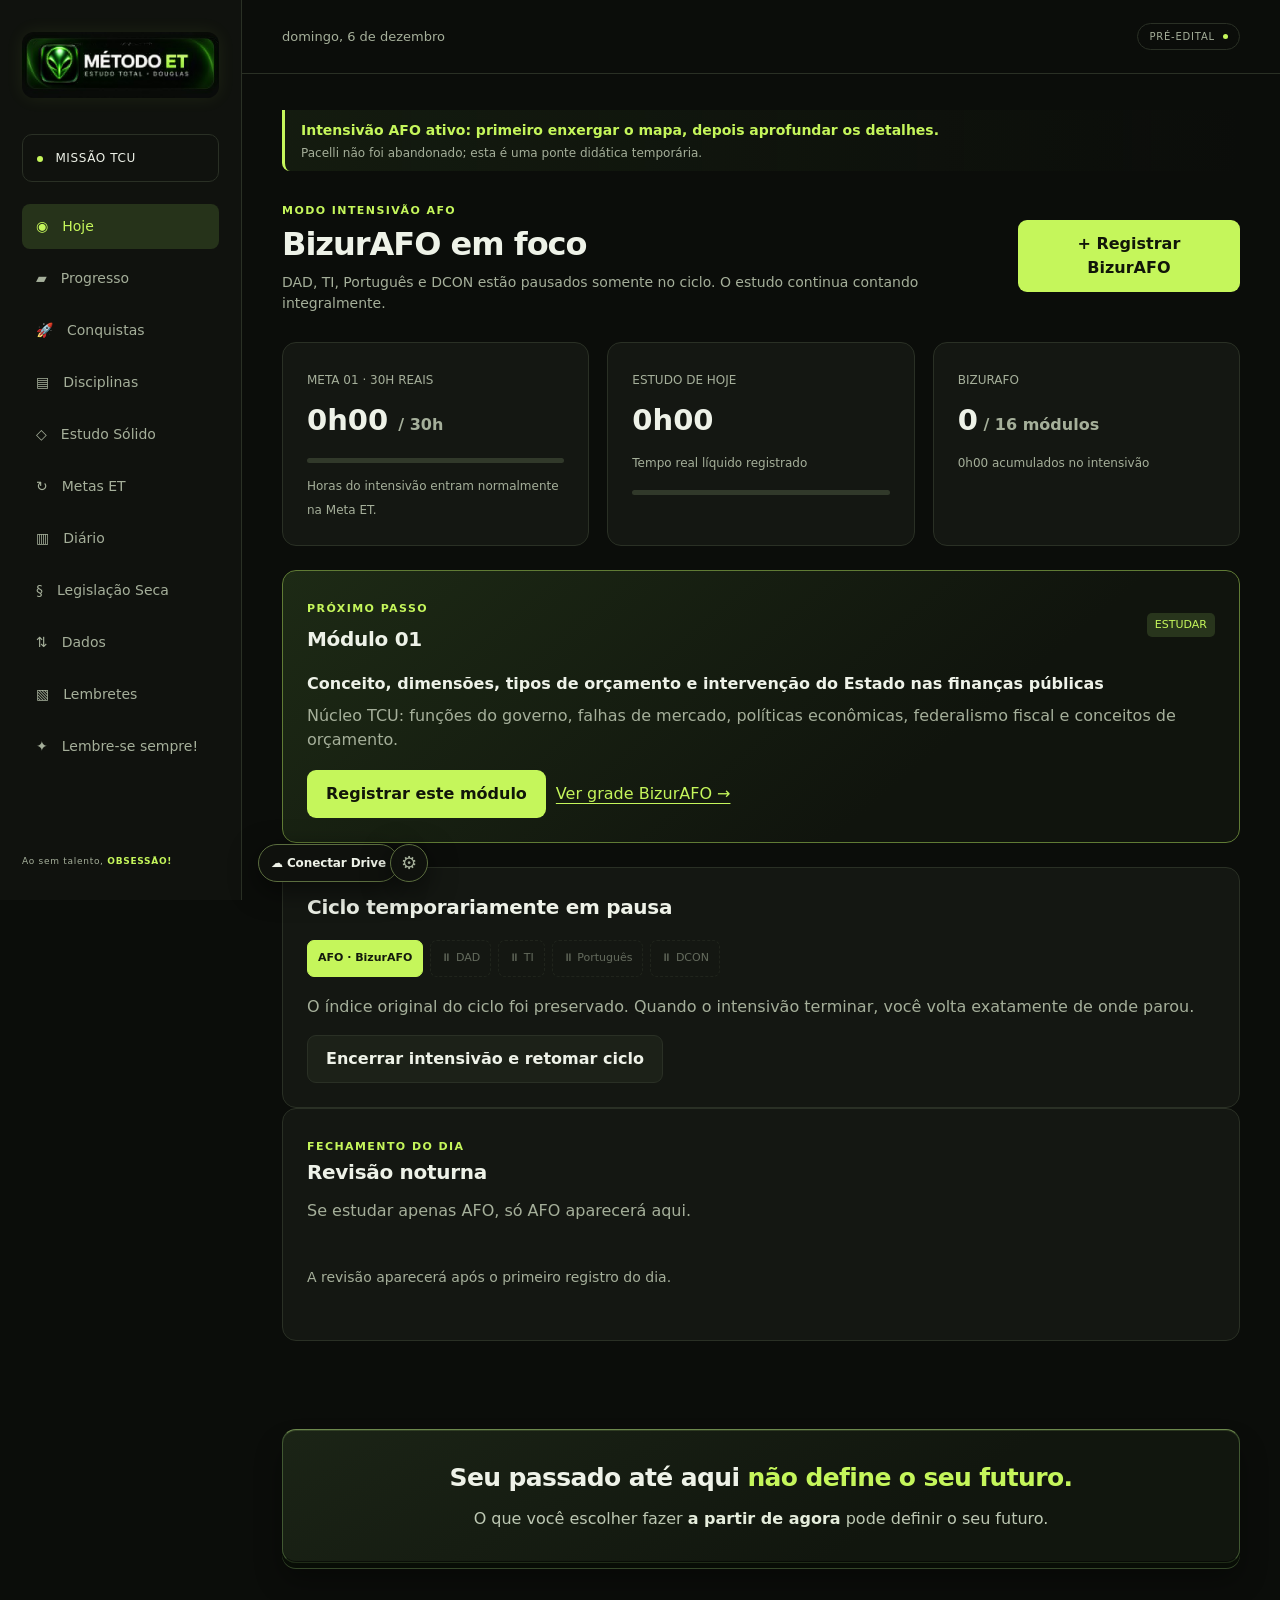
==== commit 83774b44: "release: publicar Método ET v4.3.0 BizurAFO" ====
--- a/metodo-et/index.html
+++ b/metodo-et/index.html
@@ -10,12 +10,12 @@
   <meta name="apple-mobile-web-app-title" content="Método ET">
   <meta name="application-name" content="Método ET">
   <title>Método ET · Preparação TCU</title>
-  <meta name="metodo-et-build" content="4.2.1-next-goal-lock">
-  <link rel="icon" type="image/png" href="./metodo-et-icon-final-v2.png?v=4.2.1">
-  <link rel="apple-touch-icon" href="./metodo-et-icon-final-v2.png?v=4.2.1">
-  <link rel="manifest" href="./manifest.webmanifest?v=4.2.1">
-  <link rel="stylesheet" href="./styles.css?v=4.2.1">
-  <link rel="stylesheet" href="./drive-sync.css?v=4.2.1">
+  <meta name="metodo-et-build" content="4.3.0-bizurafo-focus">
+  <link rel="icon" type="image/png" href="./metodo-et-icon-final-v2.png?v=4.3.0">
+  <link rel="apple-touch-icon" href="./metodo-et-icon-final-v2.png?v=4.3.0">
+  <link rel="manifest" href="./manifest.webmanifest?v=4.3.0">
+  <link rel="stylesheet" href="./styles.css?v=4.3.0">
+  <link rel="stylesheet" href="./drive-sync.css?v=4.3.0">
   <style>
     .app-footer{padding-top:24px}
     .brand.brand-lockup{display:block;width:100%;padding:0;margin:0;text-decoration:none;line-height:0}
@@ -44,7 +44,7 @@
   <a class="skip" href="#main">Pular para o conteúdo</a>
   <aside class="sidebar">
     <a class="brand brand-lockup" href="#today" aria-label="Método ET · Estudo Total · Douglas">
-      <img src="./assets/metodo-et-brand-v3.jpg?v=4.2.1" width="594" height="198" alt="Método ET · Estudo Total · Douglas">
+      <img src="./assets/metodo-et-brand-v3.jpg?v=4.3.0" width="594" height="198" alt="Método ET · Estudo Total · Douglas">
     </a>
     <div class="focus"><span class="dot"></span> MISSÃO TCU </div>
     <nav aria-label="Navegação principal">
@@ -70,9 +70,9 @@
   </div>
   <dialog id="modal"><div id="modal-body"></div><button class="close secondary" id="close-modal" aria-label="Fechar janela">Fechar</button></dialog>
 
-  <script type="module" src="./src/app.js?v=4.2.1"></script>
-  <script src="./oauth-client-hotfix.js?v=4.2.1" defer></script>
-  <script src="./drive-sync.js?v=4.2.1" defer></script>
-  <script src="./drive-sync-ui.js?v=4.2.1" defer></script>
+  <script type="module" src="./src/app.js?v=4.3.0"></script>
+  <script src="./oauth-client-hotfix.js?v=4.3.0" defer></script>
+  <script src="./drive-sync.js?v=4.3.0" defer></script>
+  <script src="./drive-sync-ui.js?v=4.3.0" defer></script>
 </body>
 </html>
--- a/metodo-et/styles.css
+++ b/metodo-et/styles.css
@@ -120,3 +120,29 @@
 .layer-row>b{text-align:right;font-size:11px;color:var(--text);font-variant-numeric:tabular-nums}
 @media(max-width:900px){.goal-task-list,.layer-grid{grid-template-columns:1fr}}
 @media(max-width:720px){.goal-toolbar{align-items:stretch;flex-direction:column}.layer-row{grid-template-columns:72px minmax(70px,1fr) 46px}.goal-task{padding:12px}}
+
+
+/* v4.3 — Intensivão AFO · BizurAFO */
+.bizur-panel{border-color:#627d38;background:linear-gradient(145deg,#182214,#10140d 72%)}
+.bizur-summary{display:flex;flex-wrap:wrap;gap:12px 24px;padding:13px 0 17px;color:var(--muted);font-size:11px}
+.bizur-summary b{color:var(--text)}
+.bizur-grid{display:grid;grid-template-columns:repeat(2,minmax(0,1fr));gap:11px;margin-top:18px}
+.bizur-module{padding:15px;border:1px solid var(--line);border-radius:11px;background:#0f120d;min-width:0}
+.bizur-module.core{border-left:3px solid var(--lime)}
+.bizur-module.cut{border-left:3px solid #d8b45b;background:#17150e}
+.bizur-module.pause{border-left:3px solid #8b7061;background:#171311;opacity:.82}
+.bizur-module.optional{border-left:3px solid #72869c}
+.bizur-module.done{border-color:#587737;background:#172011}
+.bizur-module-head{display:flex;align-items:flex-start;gap:11px}
+.bizur-number{display:grid;place-items:center;width:31px;height:31px;flex:0 0 31px;border-radius:50%;border:1px solid #4a593d;color:var(--lime);font-size:10px;font-variant-numeric:tabular-nums}
+.bizur-module-head b{display:block;font-size:13px;line-height:1.42}
+.bizur-module-head small{display:block;margin-top:4px;font-size:9px;letter-spacing:.07em;color:var(--lime)}
+.bizur-module.cut .bizur-module-head small{color:#e5c778}
+.bizur-module.pause .bizur-module-head small{color:#c7a895}
+.bizur-module.optional .bizur-module-head small{color:#9eb8cf}
+.bizur-module p{font-size:11px;line-height:1.5;color:var(--muted);min-height:49px}
+.bizur-module .statline{font-size:10px}
+.bizur-focus-actions{margin-top:18px}
+.focus-cycle .paused{opacity:.55;border-style:dashed}
+.bizur-command{border-color:#607b35}
+@media(max-width:900px){.bizur-grid{grid-template-columns:1fr}}
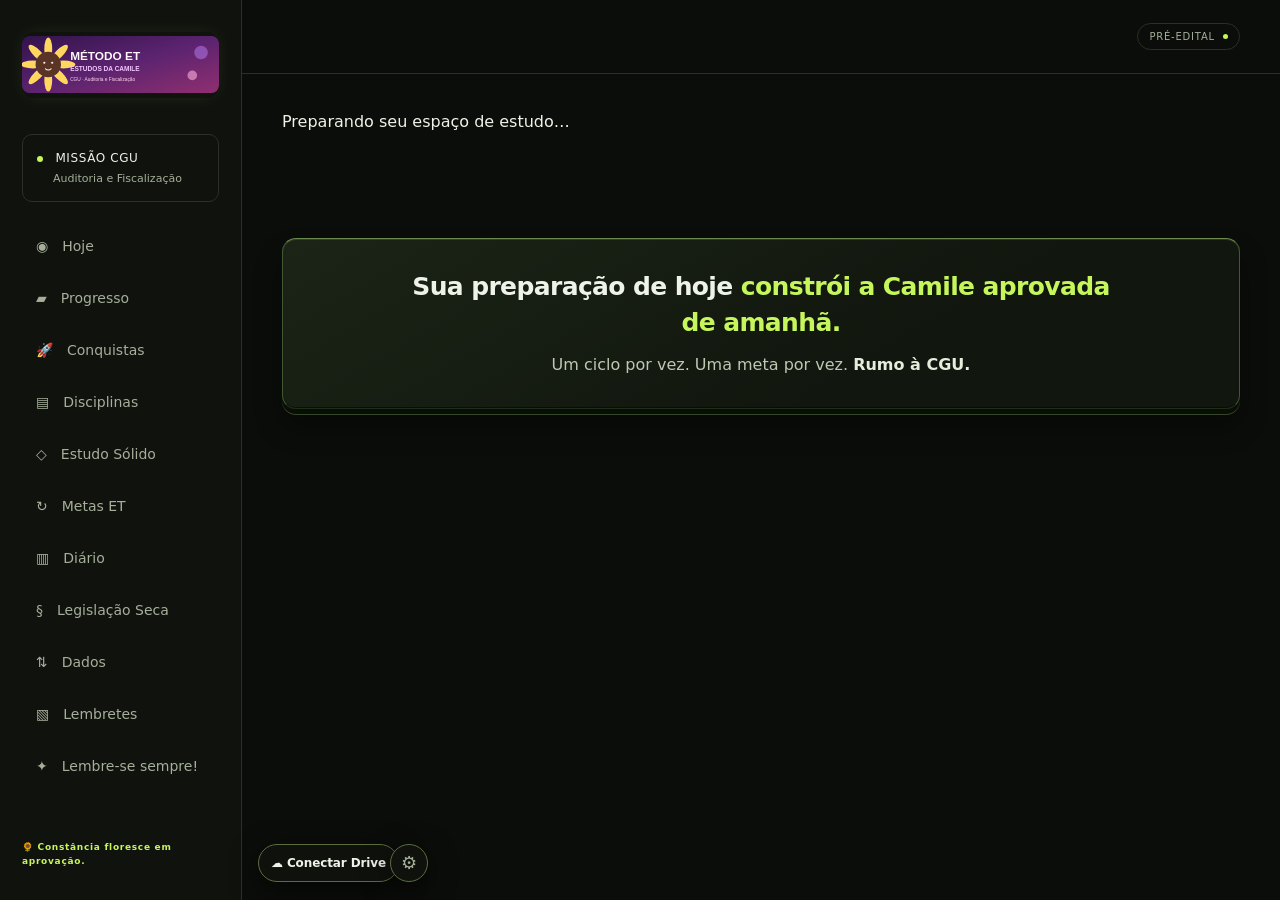
==== commit 27d1bf4c: "feat(camile): aplicar identidade visual CGU no shell" ====
--- a/metodo-et/index.html
+++ b/metodo-et/index.html
@@ -9,13 +9,13 @@
   <meta name="apple-mobile-web-app-status-bar-style" content="black-translucent">
   <meta name="apple-mobile-web-app-title" content="Método ET">
   <meta name="application-name" content="Método ET">
-  <title>Método ET · Preparação TCU</title>
-  <meta name="metodo-et-build" content="4.3.0-bizurafo-focus">
-  <link rel="icon" type="image/png" href="./metodo-et-icon-final-v2.png?v=4.3.0">
-  <link rel="apple-touch-icon" href="./metodo-et-icon-final-v2.png?v=4.3.0">
-  <link rel="manifest" href="./manifest.webmanifest?v=4.3.0">
-  <link rel="stylesheet" href="./styles.css?v=4.3.0">
-  <link rel="stylesheet" href="./drive-sync.css?v=4.3.0">
+  <title>Método ET · Camile · CGU</title>
+  <meta name="metodo-et-build" content="1.0.0-camile-bizurafo-focus">
+  <link rel="icon" type="image/png" href="./assets/camile-sunflower.svg?v=1.0.0-camile">
+  <link rel="apple-touch-icon" href="./metodo-et-icon-final-v2.png?v=1.0.0-camile">
+  <link rel="manifest" href="./manifest.webmanifest?v=1.0.0-camile">
+  <link rel="stylesheet" href="./styles.css?v=1.0.0-camile">
+  <link rel="stylesheet" href="./drive-sync.css?v=1.0.0-camile">
   <style>
     .app-footer{padding-top:24px}
     .brand.brand-lockup{display:block;width:100%;padding:0;margin:0;text-decoration:none;line-height:0}
@@ -44,9 +44,9 @@
   <a class="skip" href="#main">Pular para o conteúdo</a>
   <aside class="sidebar">
     <a class="brand brand-lockup" href="#today" aria-label="Método ET · Estudo Total · Douglas">
-      <img src="./assets/metodo-et-brand-v3.jpg?v=4.3.0" width="594" height="198" alt="Método ET · Estudo Total · Douglas">
+      <img src="./assets/camile-brand.svg?v=1.0.0-camile" width="594" height="198" alt="Método ET · Estudos da Camile · CGU">
     </a>
-    <div class="focus"><span class="dot"></span> MISSÃO TCU </div>
+    <div class="focus"><span class="dot"></span> MISSÃO CGU <small>Auditoria e Fiscalização</small></div>
     <nav aria-label="Navegação principal">
       <a href="#today">◉ <span>Hoje</span></a>
       <a href="#progress">▰ <span>Progresso</span></a>
@@ -60,19 +60,19 @@
       <a href="#reminders">▧ <span>Lembretes</span></a>
       <a href="#motivation">✦ <span>Lembre-se sempre!</span></a>
     </nav>
-    <footer>Ao sem talento, <strong>OBSESSÃO!</strong></footer>
+    <footer><strong>🌻 Constância floresce em aprovação.</strong></footer>
   </aside>
   <div class="workspace">
     <header class="topbar"><span id="date-label"></span><span class="pill">PRÉ-EDITAL <i></i></span></header>
     <main id="main" tabindex="-1"><p>Preparando seu espaço de estudo…</p></main>
-    <footer class="app-footer"><div class="footer-message"><p class="footer-title">Seu passado até aqui <strong>não define o seu futuro.</strong></p><p class="footer-detail">O que você escolher fazer <strong>a partir de agora</strong> pode definir o seu futuro.</p></div></footer>
+    <footer class="app-footer"><div class="footer-message"><p class="footer-title">Sua preparação de hoje <strong>constrói a Camile aprovada de amanhã.</strong></p><p class="footer-detail">Um ciclo por vez. Uma meta por vez. <strong>Rumo à CGU.</strong></p></div></footer>
     <div id="notice" role="status" aria-live="polite"></div>
   </div>
   <dialog id="modal"><div id="modal-body"></div><button class="close secondary" id="close-modal" aria-label="Fechar janela">Fechar</button></dialog>
 
-  <script type="module" src="./src/app.js?v=4.3.0"></script>
-  <script src="./oauth-client-hotfix.js?v=4.3.0" defer></script>
-  <script src="./drive-sync.js?v=4.3.0" defer></script>
-  <script src="./drive-sync-ui.js?v=4.3.0" defer></script>
+  <script type="module" src="./src/app.js?v=1.0.0-camile"></script>
+  <script src="./oauth-client-hotfix.js?v=1.0.0-camile" defer></script>
+  <script src="./drive-sync.js?v=1.0.0-camile" defer></script>
+  <script src="./drive-sync-ui.js?v=1.0.0-camile" defer></script>
 </body>
 </html>
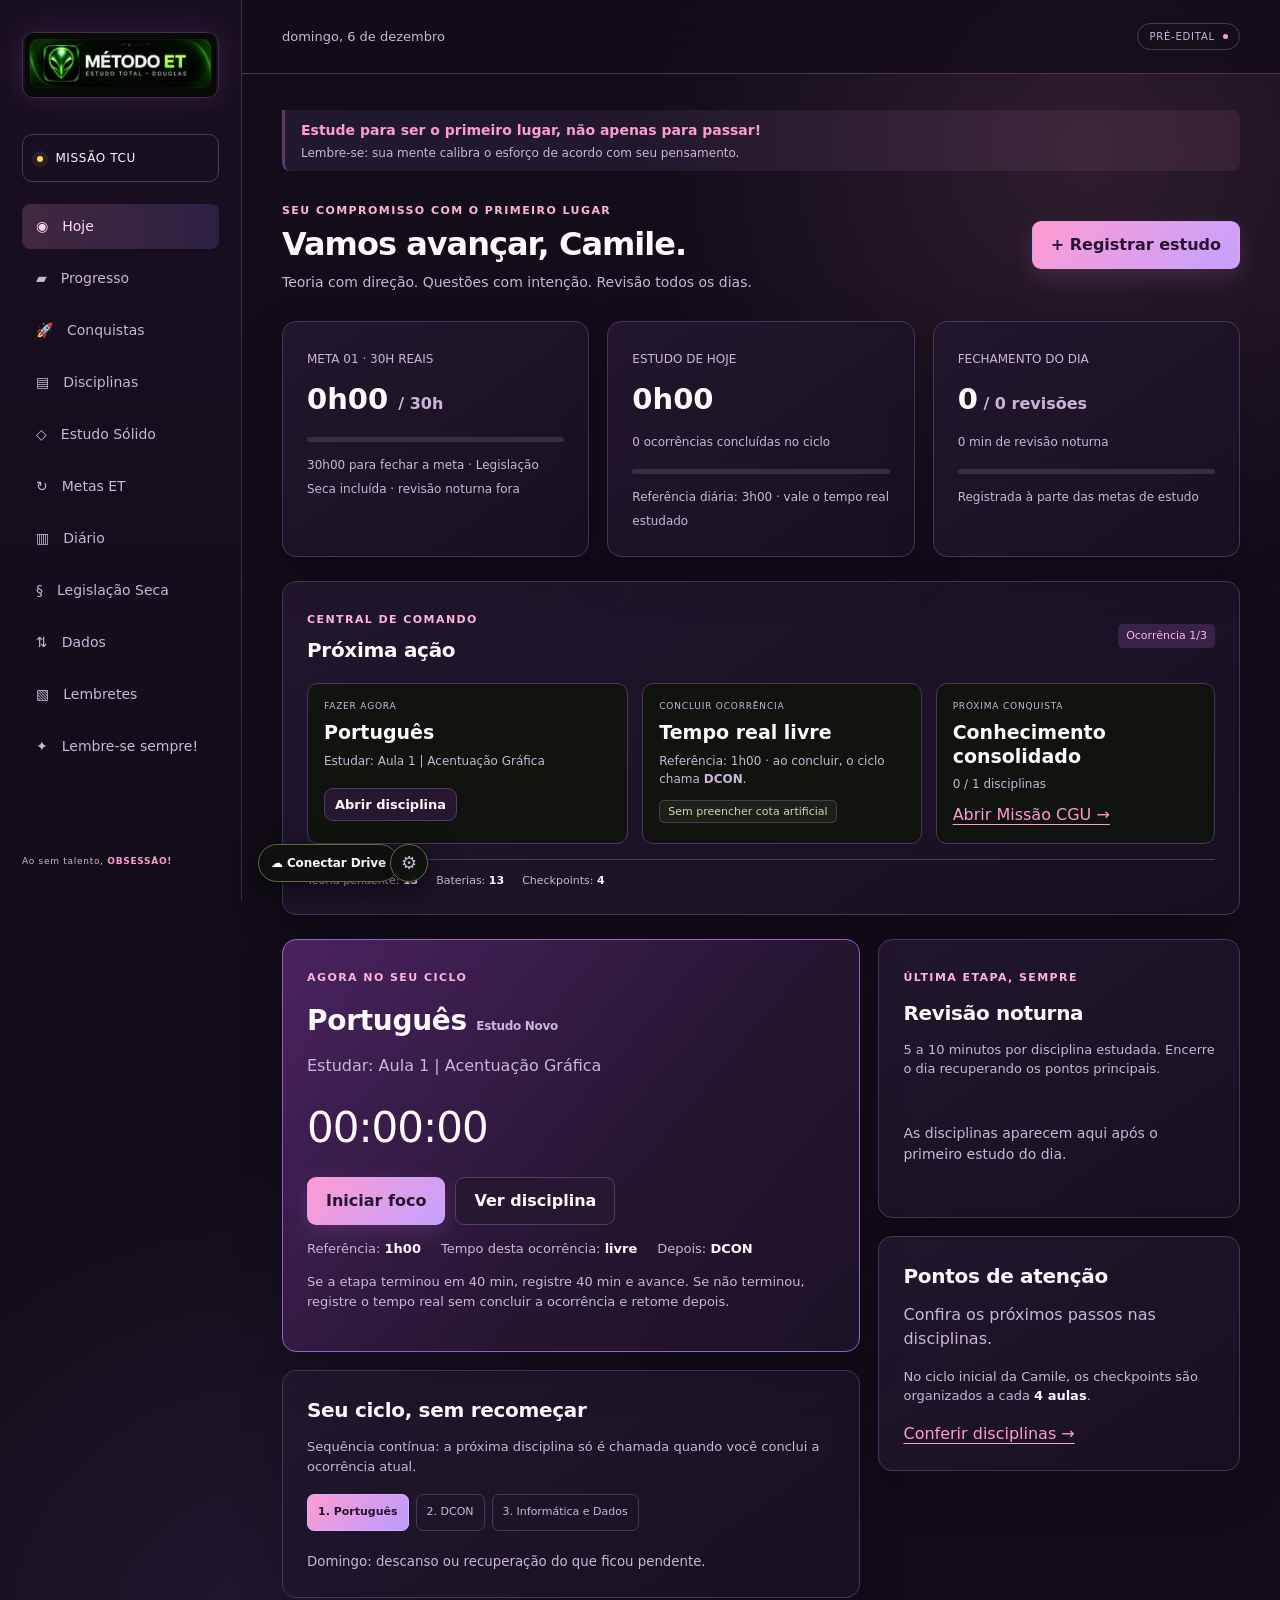
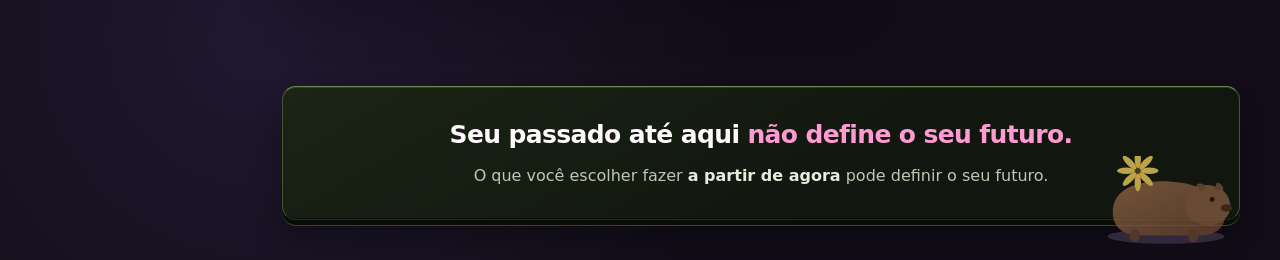
==== commit eb3eb0ac: "release: publicar auditoria de sincronização Drive v4.3.1" ====
--- a/metodo-et/index.html
+++ b/metodo-et/index.html
@@ -9,13 +9,13 @@
   <meta name="apple-mobile-web-app-status-bar-style" content="black-translucent">
   <meta name="apple-mobile-web-app-title" content="Método ET">
   <meta name="application-name" content="Método ET">
-  <title>Método ET · Camile · CGU</title>
-  <meta name="metodo-et-build" content="1.0.0-camile-bizurafo-focus">
-  <link rel="icon" type="image/png" href="./assets/camile-sunflower.svg?v=1.0.0-camile">
-  <link rel="apple-touch-icon" href="./metodo-et-icon-final-v2.png?v=1.0.0-camile">
-  <link rel="manifest" href="./manifest.webmanifest?v=1.0.0-camile">
-  <link rel="stylesheet" href="./styles.css?v=1.0.0-camile">
-  <link rel="stylesheet" href="./drive-sync.css?v=1.0.0-camile">
+  <title>Método ET · Preparação TCU</title>
+  <meta name="metodo-et-build" content="4.3.1-drive-audit">
+  <link rel="icon" type="image/png" href="./metodo-et-icon-final-v2.png?v=4.3.1">
+  <link rel="apple-touch-icon" href="./metodo-et-icon-final-v2.png?v=4.3.1">
+  <link rel="manifest" href="./manifest.webmanifest?v=4.3.1">
+  <link rel="stylesheet" href="./styles.css?v=4.3.1">
+  <link rel="stylesheet" href="./drive-sync.css?v=4.3.1">
   <style>
     .app-footer{padding-top:24px}
     .brand.brand-lockup{display:block;width:100%;padding:0;margin:0;text-decoration:none;line-height:0}
@@ -44,9 +44,9 @@
   <a class="skip" href="#main">Pular para o conteúdo</a>
   <aside class="sidebar">
     <a class="brand brand-lockup" href="#today" aria-label="Método ET · Estudo Total · Douglas">
-      <img src="./assets/camile-brand.svg?v=1.0.0-camile" width="594" height="198" alt="Método ET · Estudos da Camile · CGU">
+      <img src="./assets/metodo-et-brand-v3.jpg?v=4.3.1" width="594" height="198" alt="Método ET · Estudo Total · Douglas">
     </a>
-    <div class="focus"><span class="dot"></span> MISSÃO CGU <small>Auditoria e Fiscalização</small></div>
+    <div class="focus"><span class="dot"></span> MISSÃO TCU </div>
     <nav aria-label="Navegação principal">
       <a href="#today">◉ <span>Hoje</span></a>
       <a href="#progress">▰ <span>Progresso</span></a>
@@ -60,19 +60,19 @@
       <a href="#reminders">▧ <span>Lembretes</span></a>
       <a href="#motivation">✦ <span>Lembre-se sempre!</span></a>
     </nav>
-    <footer><strong>🌻 Constância floresce em aprovação.</strong></footer>
+    <footer>Ao sem talento, <strong>OBSESSÃO!</strong></footer>
   </aside>
   <div class="workspace">
     <header class="topbar"><span id="date-label"></span><span class="pill">PRÉ-EDITAL <i></i></span></header>
     <main id="main" tabindex="-1"><p>Preparando seu espaço de estudo…</p></main>
-    <footer class="app-footer"><div class="footer-message"><p class="footer-title">Sua preparação de hoje <strong>constrói a Camile aprovada de amanhã.</strong></p><p class="footer-detail">Um ciclo por vez. Uma meta por vez. <strong>Rumo à CGU.</strong></p></div></footer>
+    <footer class="app-footer"><div class="footer-message"><p class="footer-title">Seu passado até aqui <strong>não define o seu futuro.</strong></p><p class="footer-detail">O que você escolher fazer <strong>a partir de agora</strong> pode definir o seu futuro.</p></div></footer>
     <div id="notice" role="status" aria-live="polite"></div>
   </div>
   <dialog id="modal"><div id="modal-body"></div><button class="close secondary" id="close-modal" aria-label="Fechar janela">Fechar</button></dialog>
 
-  <script type="module" src="./src/app.js?v=1.0.0-camile"></script>
-  <script src="./oauth-client-hotfix.js?v=1.0.0-camile" defer></script>
-  <script src="./drive-sync.js?v=1.0.0-camile" defer></script>
-  <script src="./drive-sync-ui.js?v=1.0.0-camile" defer></script>
+  <script type="module" src="./src/app.js?v=4.3.1"></script>
+  <script src="./oauth-client-hotfix.js?v=4.3.1" defer></script>
+  <script src="./drive-sync.js?v=4.3.1" defer></script>
+  <script src="./drive-sync-ui.js?v=4.3.1" defer></script>
 </body>
 </html>
--- a/metodo-et/styles.css
+++ b/metodo-et/styles.css
@@ -1,4 +1,4 @@
-:root{color-scheme:dark;--bg:#0b0d0a;--panel:#141712;--line:#2a3025;--muted:#a5af9a;--lime:#c5f65b;--text:#eef2e8;--amber:#e8be75;font-family:Inter,ui-sans-serif,system-ui,-apple-system,BlinkMacSystemFont,"Segoe UI",sans-serif}*{box-sizing:border-box}body{margin:0;background:var(--bg);color:var(--text);font-size:16px;line-height:1.5}a{color:var(--lime);text-underline-offset:4px}button,input,select,textarea{font:inherit}button,.button{border:1px solid transparent;border-radius:9px;padding:11px 18px;background:var(--lime);color:#111609;font-weight:650;cursor:pointer;text-decoration:none;display:inline-block}button:hover,.button:hover{filter:brightness(1.08)}button:disabled{opacity:.4;cursor:not-allowed}.secondary{border-color:var(--line);background:#1c2118;color:var(--text)}.small{font-size:13px;padding:6px 10px}.danger{color:#ffb8ac}.sidebar{width:242px;position:fixed;height:100dvh;display:flex;flex-direction:column;padding:32px 22px;border-right:1px solid var(--line);background:#10120e}.brand{display:flex;align-items:center;gap:10px;color:var(--text);text-decoration:none;font-size:19px;letter-spacing:.04em}.brand b{color:var(--lime)}.brand small{display:block;font-size:8px;letter-spacing:.1em;color:var(--muted);margin-top:2px}.focus{border:1px solid var(--line);border-radius:10px;padding:14px;margin:36px 0 22px;font-size:12px;letter-spacing:.05em}.focus small{display:block;color:var(--muted);font-size:11px;margin:4px 0 0 16px;letter-spacing:0}.dot{display:inline-block;background:var(--lime);border-radius:100%;width:6px;height:6px;margin-right:8px}nav{display:grid;gap:7px}nav a{padding:12px 14px;display:flex;gap:14px;text-decoration:none;color:var(--muted);font-size:14px;border-radius:8px}nav a.active{background:#26331a;color:var(--lime)}nav a:hover{background:#1d2418}.sidebar footer{margin-top:auto;font-size:9px;letter-spacing:.08em;color:var(--muted)}.sidebar footer small{font-size:11px;letter-spacing:0;line-height:2.4}.workspace{margin-left:242px}.topbar{height:74px;display:flex;justify-content:space-between;align-items:center;border-bottom:1px solid var(--line);padding:0 40px;color:var(--muted);font-size:13px}.pill{display:inline-flex;align-items:center;gap:8px;border:1px solid var(--line);border-radius:30px;padding:5px 11px;font-size:10px;letter-spacing:.08em}.pill i{height:5px;width:5px;background:var(--lime);border-radius:50%}main{max-width:1440px;padding:36px 40px 64px;margin:auto}h1{font-size:32px;letter-spacing:-1px;margin:4px 0 8px;line-height:1.2}h2{font-size:20px;letter-spacing:-.3px;margin:0 0 12px}h3{font-size:16px;margin:0 0 8px}p{margin:0 0 16px}.muted,small{color:var(--muted)}.eyebrow{color:var(--lime);font-size:11px;letter-spacing:.13em;font-weight:600}.page-head{display:flex;align-items:center;justify-content:space-between;gap:20px;margin-bottom:28px}.page-head p{color:var(--muted);font-size:14px;margin:0}.grid{display:grid;gap:18px}.metrics{grid-template-columns:repeat(3,1fr);margin-bottom:24px}.card{background:var(--panel);border:1px solid var(--line);border-radius:14px;padding:24px;min-width:0}.metric small{font-size:12px}.metric strong{font-size:29px;font-weight:550;display:block;margin:8px 0}.metric .sub{font-size:12px;color:var(--muted)}progress{width:100%;height:5px;accent-color:var(--lime);border:0;display:block;margin:16px 0 10px}progress::-webkit-progress-bar{background:#31392a;border-radius:3px}progress::-webkit-progress-value{background:var(--lime);border-radius:3px}.two{grid-template-columns:minmax(0,1.6fr) minmax(290px,1fr);align-items:start}.hero{position:relative;border-color:#566d31;background:linear-gradient(120deg,#25341a 0,#141a10 80%)}.hero h2{font-size:28px;margin-top:12px}.hero p{max-width:580px}.actions{display:flex;flex-wrap:wrap;align-items:center;gap:10px;margin-top:18px}.timer{font-variant-numeric:tabular-nums;font-size:42px;letter-spacing:-1px;margin:18px 0}.stack{display:grid;gap:18px}.cycle{display:flex;gap:7px;flex-wrap:wrap;margin:18px 0}.cycle span{font-size:11px;padding:9px 10px;border:1px solid var(--line);border-radius:7px;color:var(--muted)}.cycle span.current{background:var(--lime);color:#141a0d;border-color:var(--lime);font-weight:650}.row{display:flex;align-items:center;justify-content:space-between;gap:16px;padding:15px 0;border-bottom:1px solid var(--line)}.row:last-child{border-bottom:0}.row .title{font-size:14px}.row small{display:block;font-size:12px;margin-top:3px}.badge{font-size:11px;white-space:nowrap;padding:4px 8px;border-radius:5px;background:#28351c;color:var(--lime)}.warning{background:#322b1c;color:var(--amber);border:1px solid #5e4e29;border-radius:9px;padding:12px 15px;font-size:13px;margin:16px 0}.section-title{margin-top:28px;margin-bottom:16px}.tabs{display:flex;gap:8px;flex-wrap:wrap;margin-bottom:24px}.tabs button[aria-pressed=true]{background:var(--lime);color:#101509}.table-wrap{overflow:auto;width:100%}table{width:100%;border-collapse:collapse;font-size:13px}th{text-align:left;font-weight:500;color:var(--muted);font-size:11px;letter-spacing:.04em;padding:12px;border-bottom:1px solid var(--line)}td{padding:14px 12px;border-bottom:1px solid var(--line);vertical-align:middle}td:first-child{min-width:45px}.unit-title{min-width:220px;max-width:430px}.cp-row td{background:#1f2918;color:var(--lime)}.cp-row.audit td{background:#2c271b;color:var(--amber)}.cp-row .actions{margin:0}.form-grid{display:grid;grid-template-columns:1fr 1fr;gap:16px}label{display:grid;gap:6px;font-size:13px;color:var(--muted)}input,select,textarea{width:100%;background:#0e110c;color:var(--text);border:1px solid #3c4434;border-radius:7px;padding:10px 12px;min-height:43px}input[type=checkbox]{width:18px;height:18px;min-height:0;accent-color:var(--lime)}label.check{display:flex;align-items:center;gap:10px;color:var(--text);margin:8px 0}.full{grid-column:1/-1}textarea{resize:vertical;min-height:80px}:focus-visible{outline:2px solid var(--lime);outline-offset:4px}dialog{width:min(720px,95vw);max-height:90dvh;background:#151912;color:var(--text);border:1px solid #53653b;border-radius:16px;padding:28px}dialog::backdrop{background:#000b;backdrop-filter:blur(3px)}dialog h2{padding-right:60px}dialog .close{margin-top:22px}#notice{position:fixed;bottom:24px;right:24px;max-width:min(480px,90vw);border-radius:10px;padding:0;background:#25351a;color:var(--lime);box-shadow:0 6px 40px #0008;z-index:10}#notice:not(:empty){padding:16px 22px;border:1px solid #617b3a}#notice.error{background:#43231e;color:#ffcebe;border-color:#9f5142}.skip{position:absolute;left:-10000px;top:0}.skip:focus{left:260px;z-index:30;background:black;padding:12px}.empty{padding:28px 0;color:var(--muted);font-size:14px}.numbers{font-variant-numeric:tabular-nums}.evidence{margin:10px 0;font-size:12px;padding-left:18px;color:var(--muted);max-height:180px;overflow:auto}details{margin:12px 0}summary{cursor:pointer;color:var(--muted);font-size:13px}.intro{max-width:720px}.inline-filter{display:flex;gap:14px;flex-wrap:wrap;margin:20px 0}.inline-filter label{min-width:170px}.statline{display:flex;gap:20px;flex-wrap:wrap;margin:14px 0;color:var(--muted);font-size:13px}.statline b{color:var(--text)}.chartbar{display:flex;align-items:center;gap:14px;margin:16px 0;font-size:13px}.chartbar span{width:60px}.chartbar div{height:7px;flex:1;background:#2b3224;border-radius:5px;overflow:hidden}.chartbar i{height:7px;display:block;background:var(--lime)}.chartbar b{width:64px;font-size:12px;text-align:right}code{background:#252d1d;padding:2px 5px;border-radius:3px}.link-list{display:grid;gap:12px;font-size:14px}.phase{font-size:12px;color:var(--muted)}@media(max-width:1100px){.sidebar{width:200px;padding:26px 16px}.workspace{margin-left:200px}main{padding:28px 24px}.topbar{padding:0 24px}.two{grid-template-columns:1fr}.metrics{gap:10px}.card{padding:20px}.brand{font-size:16px}}@media(max-width:720px){.sidebar{position:fixed;bottom:0;top:auto;width:100%;height:auto;padding:6px 4px calc(6px + env(safe-area-inset-bottom));z-index:5;border-top:1px solid var(--line);border-right:0}.sidebar .brand,.sidebar .focus,.sidebar footer{display:none}nav{display:flex;justify-content:space-around;gap:0}nav a{padding:7px 4px;display:grid;gap:3px;text-align:center;font-size:16px;min-width:48px}nav a span{font-size:9px}.workspace{margin-left:0}.topbar{height:58px;padding:0 18px;font-size:11px}main{padding:24px 16px 104px}h1{font-size:27px}.page-head{align-items:start;flex-direction:column;margin-bottom:20px}.metrics{grid-template-columns:1fr}.metric{padding:16px 18px}.metric strong{font-size:25px;display:inline-block;margin:0 12px 0 0}.metric small{display:block;margin-bottom:8px}.metric progress{margin:10px 0}.card{padding:18px}.form-grid{grid-template-columns:1fr}.full{grid-column:auto}.hero h2{font-size:25px}#notice{bottom:90px;right:16px}.table-wrap{margin:0;width:100%}dialog{padding:22px}.row{gap:10px}.row .title{font-size:13px}}
+:root{color-scheme:dark;--bg:#120d18;--panel:#1d1428;--line:#4b365e;--muted:#c9b6d8;--lime:#ff9bd2;--text:#fff8fd;--amber:#ffd47d;--violet:#9b7cff;--lilac:#d8b8ff;--rose:#ff8fc7;font-family:Inter,ui-sans-serif,system-ui,-apple-system,BlinkMacSystemFont,"Segoe UI",sans-serif}*{box-sizing:border-box}body{margin:0;background:var(--bg);color:var(--text);font-size:16px;line-height:1.5}a{color:var(--lime);text-underline-offset:4px}button,input,select,textarea{font:inherit}button,.button{border:1px solid transparent;border-radius:9px;padding:11px 18px;background:var(--lime);color:#111609;font-weight:650;cursor:pointer;text-decoration:none;display:inline-block}button:hover,.button:hover{filter:brightness(1.08)}button:disabled{opacity:.4;cursor:not-allowed}.secondary{border-color:var(--line);background:#1c2118;color:var(--text)}.small{font-size:13px;padding:6px 10px}.danger{color:#ffb8ac}.sidebar{width:242px;position:fixed;height:100dvh;display:flex;flex-direction:column;padding:32px 22px;border-right:1px solid var(--line);background:#10120e}.brand{display:flex;align-items:center;gap:10px;color:var(--text);text-decoration:none;font-size:19px;letter-spacing:.04em}.brand b{color:var(--lime)}.brand small{display:block;font-size:8px;letter-spacing:.1em;color:var(--muted);margin-top:2px}.focus{border:1px solid var(--line);border-radius:10px;padding:14px;margin:36px 0 22px;font-size:12px;letter-spacing:.05em}.focus small{display:block;color:var(--muted);font-size:11px;margin:4px 0 0 16px;letter-spacing:0}.dot{display:inline-block;background:var(--lime);border-radius:100%;width:6px;height:6px;margin-right:8px}nav{display:grid;gap:7px}nav a{padding:12px 14px;display:flex;gap:14px;text-decoration:none;color:var(--muted);font-size:14px;border-radius:8px}nav a.active{background:#26331a;color:var(--lime)}nav a:hover{background:#1d2418}.sidebar footer{margin-top:auto;font-size:9px;letter-spacing:.08em;color:var(--muted)}.sidebar footer small{font-size:11px;letter-spacing:0;line-height:2.4}.workspace{margin-left:242px}.topbar{height:74px;display:flex;justify-content:space-between;align-items:center;border-bottom:1px solid var(--line);padding:0 40px;color:var(--muted);font-size:13px}.pill{display:inline-flex;align-items:center;gap:8px;border:1px solid var(--line);border-radius:30px;padding:5px 11px;font-size:10px;letter-spacing:.08em}.pill i{height:5px;width:5px;background:var(--lime);border-radius:50%}main{max-width:1440px;padding:36px 40px 64px;margin:auto}h1{font-size:32px;letter-spacing:-1px;margin:4px 0 8px;line-height:1.2}h2{font-size:20px;letter-spacing:-.3px;margin:0 0 12px}h3{font-size:16px;margin:0 0 8px}p{margin:0 0 16px}.muted,small{color:var(--muted)}.eyebrow{color:var(--lime);font-size:11px;letter-spacing:.13em;font-weight:600}.page-head{display:flex;align-items:center;justify-content:space-between;gap:20px;margin-bottom:28px}.page-head p{color:var(--muted);font-size:14px;margin:0}.grid{display:grid;gap:18px}.metrics{grid-template-columns:repeat(3,1fr);margin-bottom:24px}.card{background:var(--panel);border:1px solid var(--line);border-radius:14px;padding:24px;min-width:0}.metric small{font-size:12px}.metric strong{font-size:29px;font-weight:550;display:block;margin:8px 0}.metric .sub{font-size:12px;color:var(--muted)}progress{width:100%;height:5px;accent-color:var(--lime);border:0;display:block;margin:16px 0 10px}progress::-webkit-progress-bar{background:#31392a;border-radius:3px}progress::-webkit-progress-value{background:var(--lime);border-radius:3px}.two{grid-template-columns:minmax(0,1.6fr) minmax(290px,1fr);align-items:start}.hero{position:relative;border-color:#566d31;background:linear-gradient(120deg,#25341a 0,#141a10 80%)}.hero h2{font-size:28px;margin-top:12px}.hero p{max-width:580px}.actions{display:flex;flex-wrap:wrap;align-items:center;gap:10px;margin-top:18px}.timer{font-variant-numeric:tabular-nums;font-size:42px;letter-spacing:-1px;margin:18px 0}.stack{display:grid;gap:18px}.cycle{display:flex;gap:7px;flex-wrap:wrap;margin:18px 0}.cycle span{font-size:11px;padding:9px 10px;border:1px solid var(--line);border-radius:7px;color:var(--muted)}.cycle span.current{background:var(--lime);color:#141a0d;border-color:var(--lime);font-weight:650}.row{display:flex;align-items:center;justify-content:space-between;gap:16px;padding:15px 0;border-bottom:1px solid var(--line)}.row:last-child{border-bottom:0}.row .title{font-size:14px}.row small{display:block;font-size:12px;margin-top:3px}.badge{font-size:11px;white-space:nowrap;padding:4px 8px;border-radius:5px;background:#28351c;color:var(--lime)}.warning{background:#322b1c;color:var(--amber);border:1px solid #5e4e29;border-radius:9px;padding:12px 15px;font-size:13px;margin:16px 0}.section-title{margin-top:28px;margin-bottom:16px}.tabs{display:flex;gap:8px;flex-wrap:wrap;margin-bottom:24px}.tabs button[aria-pressed=true]{background:var(--lime);color:#101509}.table-wrap{overflow:auto;width:100%}table{width:100%;border-collapse:collapse;font-size:13px}th{text-align:left;font-weight:500;color:var(--muted);font-size:11px;letter-spacing:.04em;padding:12px;border-bottom:1px solid var(--line)}td{padding:14px 12px;border-bottom:1px solid var(--line);vertical-align:middle}td:first-child{min-width:45px}.unit-title{min-width:220px;max-width:430px}.cp-row td{background:#1f2918;color:var(--lime)}.cp-row.audit td{background:#2c271b;color:var(--amber)}.cp-row .actions{margin:0}.form-grid{display:grid;grid-template-columns:1fr 1fr;gap:16px}label{display:grid;gap:6px;font-size:13px;color:var(--muted)}input,select,textarea{width:100%;background:#0e110c;color:var(--text);border:1px solid #3c4434;border-radius:7px;padding:10px 12px;min-height:43px}input[type=checkbox]{width:18px;height:18px;min-height:0;accent-color:var(--lime)}label.check{display:flex;align-items:center;gap:10px;color:var(--text);margin:8px 0}.full{grid-column:1/-1}textarea{resize:vertical;min-height:80px}:focus-visible{outline:2px solid var(--lime);outline-offset:4px}dialog{width:min(720px,95vw);max-height:90dvh;background:#151912;color:var(--text);border:1px solid #53653b;border-radius:16px;padding:28px}dialog::backdrop{background:#000b;backdrop-filter:blur(3px)}dialog h2{padding-right:60px}dialog .close{margin-top:22px}#notice{position:fixed;bottom:24px;right:24px;max-width:min(480px,90vw);border-radius:10px;padding:0;background:#25351a;color:var(--lime);box-shadow:0 6px 40px #0008;z-index:10}#notice:not(:empty){padding:16px 22px;border:1px solid #617b3a}#notice.error{background:#43231e;color:#ffcebe;border-color:#9f5142}.skip{position:absolute;left:-10000px;top:0}.skip:focus{left:260px;z-index:30;background:black;padding:12px}.empty{padding:28px 0;color:var(--muted);font-size:14px}.numbers{font-variant-numeric:tabular-nums}.evidence{margin:10px 0;font-size:12px;padding-left:18px;color:var(--muted);max-height:180px;overflow:auto}details{margin:12px 0}summary{cursor:pointer;color:var(--muted);font-size:13px}.intro{max-width:720px}.inline-filter{display:flex;gap:14px;flex-wrap:wrap;margin:20px 0}.inline-filter label{min-width:170px}.statline{display:flex;gap:20px;flex-wrap:wrap;margin:14px 0;color:var(--muted);font-size:13px}.statline b{color:var(--text)}.chartbar{display:flex;align-items:center;gap:14px;margin:16px 0;font-size:13px}.chartbar span{width:60px}.chartbar div{height:7px;flex:1;background:#2b3224;border-radius:5px;overflow:hidden}.chartbar i{height:7px;display:block;background:var(--lime)}.chartbar b{width:64px;font-size:12px;text-align:right}code{background:#252d1d;padding:2px 5px;border-radius:3px}.link-list{display:grid;gap:12px;font-size:14px}.phase{font-size:12px;color:var(--muted)}@media(max-width:1100px){.sidebar{width:200px;padding:26px 16px}.workspace{margin-left:200px}main{padding:28px 24px}.topbar{padding:0 24px}.two{grid-template-columns:1fr}.metrics{gap:10px}.card{padding:20px}.brand{font-size:16px}}@media(max-width:720px){.sidebar{position:fixed;bottom:0;top:auto;width:100%;height:auto;padding:6px 4px calc(6px + env(safe-area-inset-bottom));z-index:5;border-top:1px solid var(--line);border-right:0}.sidebar .brand,.sidebar .focus,.sidebar footer{display:none}nav{display:flex;justify-content:space-around;gap:0}nav a{padding:7px 4px;display:grid;gap:3px;text-align:center;font-size:16px;min-width:48px}nav a span{font-size:9px}.workspace{margin-left:0}.topbar{height:58px;padding:0 18px;font-size:11px}main{padding:24px 16px 104px}h1{font-size:27px}.page-head{align-items:start;flex-direction:column;margin-bottom:20px}.metrics{grid-template-columns:1fr}.metric{padding:16px 18px}.metric strong{font-size:25px;display:inline-block;margin:0 12px 0 0}.metric small{display:block;margin-bottom:8px}.metric progress{margin:10px 0}.card{padding:18px}.form-grid{grid-template-columns:1fr}.full{grid-column:auto}.hero h2{font-size:25px}#notice{bottom:90px;right:16px}.table-wrap{margin:0;width:100%}dialog{padding:22px}.row{gap:10px}.row .title{font-size:13px}}
 /* Mural pessoal e imagens: o estudo continua no centro da interface. */
 .sidebar{overflow-y:auto}.sidebar nav{padding-bottom:18px}.sidebar footer{padding-top:16px;flex-shrink:0}.app-footer{max-width:1440px;margin:0 auto;padding:0 40px 40px}.footer-message{position:relative;text-align:center;padding:30px 34px;border:1px solid #415832;border-top-color:#6c884d;border-bottom-color:#202d18;border-radius:14px;background:linear-gradient(150deg,#1b2416,#11160e 65%);box-shadow:inset 0 1px 0 #b8e78126,inset 0 -1px 0 #0008,0 5px 0 #080d06,0 6px 0 #35472a,0 18px 28px #0005}.footer-message p{max-width:850px;margin-left:auto;margin-right:auto;text-wrap:pretty}.footer-title{font-size:clamp(19px,2vw,25px);font-weight:550;line-height:1.45;letter-spacing:-.025em;margin-bottom:10px}.footer-title strong{font-weight:650;color:var(--lime)}.footer-detail{font-size:16px;line-height:1.65;color:#bdc8b3;margin-bottom:0}.footer-detail strong{font-weight:600;color:#e5eddc}@media(max-width:720px){.footer-message{padding:24px 20px;border-radius:12px}.footer-title{font-size:20px}.footer-detail{font-size:15px}}.notes-grid{display:grid;grid-template-columns:repeat(3,minmax(0,1fr));gap:20px;align-items:start}.notes-column h2{font-size:17px;display:flex;align-items:center;gap:10px}.note-count{font-size:13px;border:1px solid var(--line);border-radius:20px;padding:2px 8px;color:var(--muted)}.sticky{padding:18px;margin:14px 0 24px;border-radius:2px 2px 18px 2px;box-shadow:3px 7px 0 #0004;color:#182011;border-top:9px solid #9da936}.sticky{color-scheme:light}.sticky-todo{background:#c5f65b;border-color:#92bd37}.sticky-done{background:#9cc58b;border-color:#729665}.sticky-future{background:#76bc95;border-color:#478b65}.sticky textarea{color:#152318;background:transparent;border:0;padding:2px 0;min-height:150px;max-height:440px;font-size:16px;line-height:1.6;resize:vertical;white-space:pre-wrap}.sticky label{color:#253927;font-size:14px}.sticky select{background:#ffffff55;border-color:#0003;color:#182011;min-height:38px;padding:6px 8px}.sticky button{background:#17200f;color:#f5f9ef;margin-top:12px}.sticky textarea:focus-visible,.sticky select:focus-visible,.sticky button:focus-visible{outline-color:#263f14}.note-empty{border:1px dashed var(--line);border-radius:10px;padding:22px 16px;font-size:14px}.motivation-card{background:#10130d;border:1px solid var(--line);border-radius:14px;padding:22px}.motivation-top{display:flex;align-items:center;justify-content:space-between;gap:18px;margin-bottom:20px}.motivation-top h3{font-size:20px;margin:8px 0 0}.motivation-image{display:block;border:0;width:100%;background:#000;padding:0;border-radius:8px;overflow:hidden;cursor:zoom-in}.motivation-image:hover{filter:none}.motivation-image img{display:block;width:100%;height:auto;max-height:620px;object-fit:contain}.motivation-caption{margin:12px 0 0;font-size:12px}.image-modal{width:min(1350px,96vw)}.expanded-motivation{width:100%;height:auto;display:block;margin:18px 0}.sr-only{position:absolute;width:1px;height:1px;padding:0;margin:-1px;overflow:hidden;clip:rect(0,0,0,0);white-space:nowrap;border:0}@media(max-width:1050px){.notes-grid{grid-template-columns:1fr}.notes-column{min-width:0}.sticky{max-width:100%}.app-footer{padding:0 24px 36px}}@media(max-width:720px){.sidebar nav{justify-content:flex-start;overflow-x:auto;padding-bottom:2px}.sidebar nav a{min-width:65px;flex-shrink:0}.sidebar nav a:last-child{min-width:102px}.app-footer{padding:0 16px 104px}main{padding-bottom:32px}.motivation-card{padding:14px}.motivation-top{align-items:flex-start;flex-direction:column}.motivation-top h3{font-size:18px}.motivation-image img{max-height:none}.sticky textarea{min-height:140px}}
 .focus-message{margin:0 0 26px;border-left:3px solid var(--lime);padding:9px 16px;background:linear-gradient(90deg,#20301766,transparent);border-radius:0 8px 8px}.focus-message p{font-size:14px;color:#b9c6ad;margin:0;line-height:1.6}.focus-message strong{color:var(--lime);font-weight:650}.focus-message small{display:block;font-size:12px;margin-top:3px}.duration-fields{display:grid;grid-template-columns:1fr 1fr;gap:12px}.progress-highlights{grid-template-columns:repeat(4,minmax(0,1fr));gap:16px}.metric-unit{font-size:16px;color:var(--muted)}.progress-table .discipline-bar{min-width:230px;width:42%}.bar-line{display:flex;align-items:center;gap:14px}.bar-line progress{margin:0;height:9px;flex:1;min-width:100px}.bar-line b{min-width:56px;font-size:14px;text-align:right;font-variant-numeric:tabular-nums;color:var(--lime)}.progress-explanation{font-size:14px;line-height:1.7;margin:18px 0 0}.progress-highlights .metric strong{font-size:27px}@media(max-width:1250px){.progress-highlights{grid-template-columns:repeat(2,minmax(0,1fr))}}@media(max-width:720px){.progress-highlights{grid-template-columns:1fr}.focus-message{padding:10px 12px;margin-bottom:20px}.progress-table .discipline-bar{min-width:200px}.duration-fields{grid-template-columns:1fr 1fr}.progress-metrics .metric strong{display:block;margin:8px 0}}
@@ -146,3 +146,46 @@
 .focus-cycle .paused{opacity:.55;border-style:dashed}
 .bizur-command{border-color:#607b35}
 @media(max-width:900px){.bizur-grid{grid-template-columns:1fr}}
+
+/* Camile · CGU — identidade girassol, lilás e capivara */
+body{
+  background:
+    radial-gradient(circle at 85% 8%,rgba(255,143,199,.12),transparent 28rem),
+    radial-gradient(circle at 20% 88%,rgba(155,124,255,.10),transparent 30rem),
+    var(--bg);
+}
+.sidebar{background:linear-gradient(180deg,#190f22 0%,#120d18 100%);border-right-color:#3d2b4d}
+.topbar{background:rgba(18,13,24,.78);backdrop-filter:blur(18px)}
+.card{background:linear-gradient(145deg,rgba(34,23,46,.96),rgba(24,16,33,.96));border-color:#49355a;box-shadow:0 18px 48px rgba(8,3,14,.18)}
+.hero{border-color:#9a5fc2;background:linear-gradient(130deg,#4a235f 0%,#241530 62%,#1c1326 100%)}
+button,.button{background:linear-gradient(135deg,#ff9bd2,#c3a1ff);color:#28132f;box-shadow:0 8px 22px rgba(228,133,255,.15)}
+.secondary{background:#261830;border-color:#533b65;color:#fff8fd;box-shadow:none}
+.tabs button[aria-pressed=true]{background:linear-gradient(135deg,#ff9bd2,#b99cff);color:#28132f}
+nav a.active{background:linear-gradient(90deg,rgba(255,155,210,.18),rgba(155,124,255,.16));color:#ffd9ef}
+nav a:hover{background:#261831}
+.dot{background:#ffd75e;box-shadow:0 0 0 5px rgba(255,215,94,.08)}
+.eyebrow{color:#ffb3dc}
+.badge{background:#392248;color:#ffb7de}
+.warning{background:#342443;color:#f3d1ff;border-color:#694b82}
+.cp-row td{background:#2e1d3a;color:#ffc0e3}
+.cp-row.audit td{background:#3a2a31;color:#ffd790}
+progress{accent-color:#ff9bd2}
+progress::-webkit-progress-bar{background:#3b2c46}
+progress::-webkit-progress-value{background:linear-gradient(90deg,#ff8fc7,#9b7cff)}
+.cycle span.current{background:linear-gradient(135deg,#ff9bd2,#b99cff);border-color:#d7afff;color:#26132c}
+input,select,textarea{background:#140e1c;border-color:#503b60}
+#notice{background:#42204e;color:#ffd4ed;border-color:#8858a0}
+.focus-message{border-color:#593a6b;background:linear-gradient(90deg,rgba(155,124,255,.10),rgba(255,143,199,.08))}
+.goal-task.done{border-color:#8f5aad;background:rgba(95,50,111,.22)}
+.goal-lock{filter:hue-rotate(255deg)}
+.app-footer{position:relative;overflow:hidden}
+.app-footer::after{
+  content:"";
+  position:absolute;right:28px;bottom:8px;width:170px;height:96px;
+  background:url('./assets/camile-capybara.svg') center/contain no-repeat;
+  opacity:.72;pointer-events:none;
+}
+.brand.brand-lockup img{border:1px solid rgba(255,195,232,.18);box-shadow:0 0 28px rgba(230,148,255,.12)!important}
+.info-route-note{border-left:4px solid #ffd75e}
+.subject-info .layer-head b::after{content:" 🌻";font-size:.9em}
+@media(max-width:720px){.app-footer::after{width:112px;height:66px;right:8px;opacity:.48}}
--- a/metodo-et/drive-sync.css
+++ b/metodo-et/drive-sync.css
@@ -8,6 +8,6 @@
 .drive-sync-panel[hidden]{display:none}.drive-panel-head{display:flex;align-items:flex-start;justify-content:space-between;gap:16px}.drive-panel-head strong{display:block;font-size:15px;margin:2px 0 3px}.drive-panel-head small{display:block;color:var(--muted);font-size:11px;word-break:break-all}.drive-kicker{font-size:9px;letter-spacing:.13em;color:var(--lime);font-weight:800}
 .drive-close{width:30px;height:30px;min-height:30px;padding:0;border-radius:50%;background:#22291c;color:var(--muted)}
 .drive-panel-status{display:flex;gap:10px;align-items:flex-start;padding:13px 0;margin:12px 0;border-top:1px solid var(--line);border-bottom:1px solid var(--line)}.drive-panel-status b{display:block;font-size:12px}.drive-panel-status small{display:block;color:var(--muted);font-size:10px;line-height:1.45;margin-top:2px}
-.drive-state-dot{width:9px;height:9px;margin-top:4px;border-radius:50%;background:#6d7666;box-shadow:0 0 0 3px #6d766622}.drive-state-dot[data-state="synced"]{background:var(--lime);box-shadow:0 0 12px #c5f65b77}.drive-state-dot[data-state="dirty"],.drive-state-dot[data-state="syncing"],.drive-state-dot[data-state="connecting"]{background:var(--amber)}.drive-state-dot[data-state="auth"],.drive-state-dot[data-state="error"]{background:#e28167}
+.drive-state-dot{width:9px;height:9px;margin-top:4px;border-radius:50%;background:#6d7666;box-shadow:0 0 0 3px #6d766622}.drive-state-dot[data-state="synced"]{background:var(--lime);box-shadow:0 0 12px #ff9bd277}.drive-state-dot[data-state="dirty"],.drive-state-dot[data-state="syncing"],.drive-state-dot[data-state="connecting"]{background:var(--amber)}.drive-state-dot[data-state="auth"],.drive-state-dot[data-state="error"]{background:#e28167}
 .drive-sync-panel dl{display:grid;gap:10px;margin:0}.drive-sync-panel dl div{display:grid;grid-template-columns:120px 1fr;gap:8px}.drive-sync-panel dt{font-size:10px;color:var(--muted)}.drive-sync-panel dd{font-size:10px;margin:0;text-align:right}.drive-panel-actions{display:grid;grid-template-columns:1fr 1fr;gap:8px;margin-top:15px}.drive-panel-actions button{font-size:11px;padding:9px 10px}.drive-panel-note{font-size:9px;line-height:1.45;color:var(--muted);margin:11px 0 0}
 @media(max-width:1100px){.drive-sync-manage{left:346px}.drive-sync-panel{left:214px}}@media(max-width:720px){.drive-sync-manage{left:146px;bottom:calc(86px + env(safe-area-inset-bottom));z-index:9}.drive-sync-panel{left:14px;bottom:calc(132px + env(safe-area-inset-bottom));width:calc(100vw - 28px)}.drive-panel-actions{grid-template-columns:1fr}}
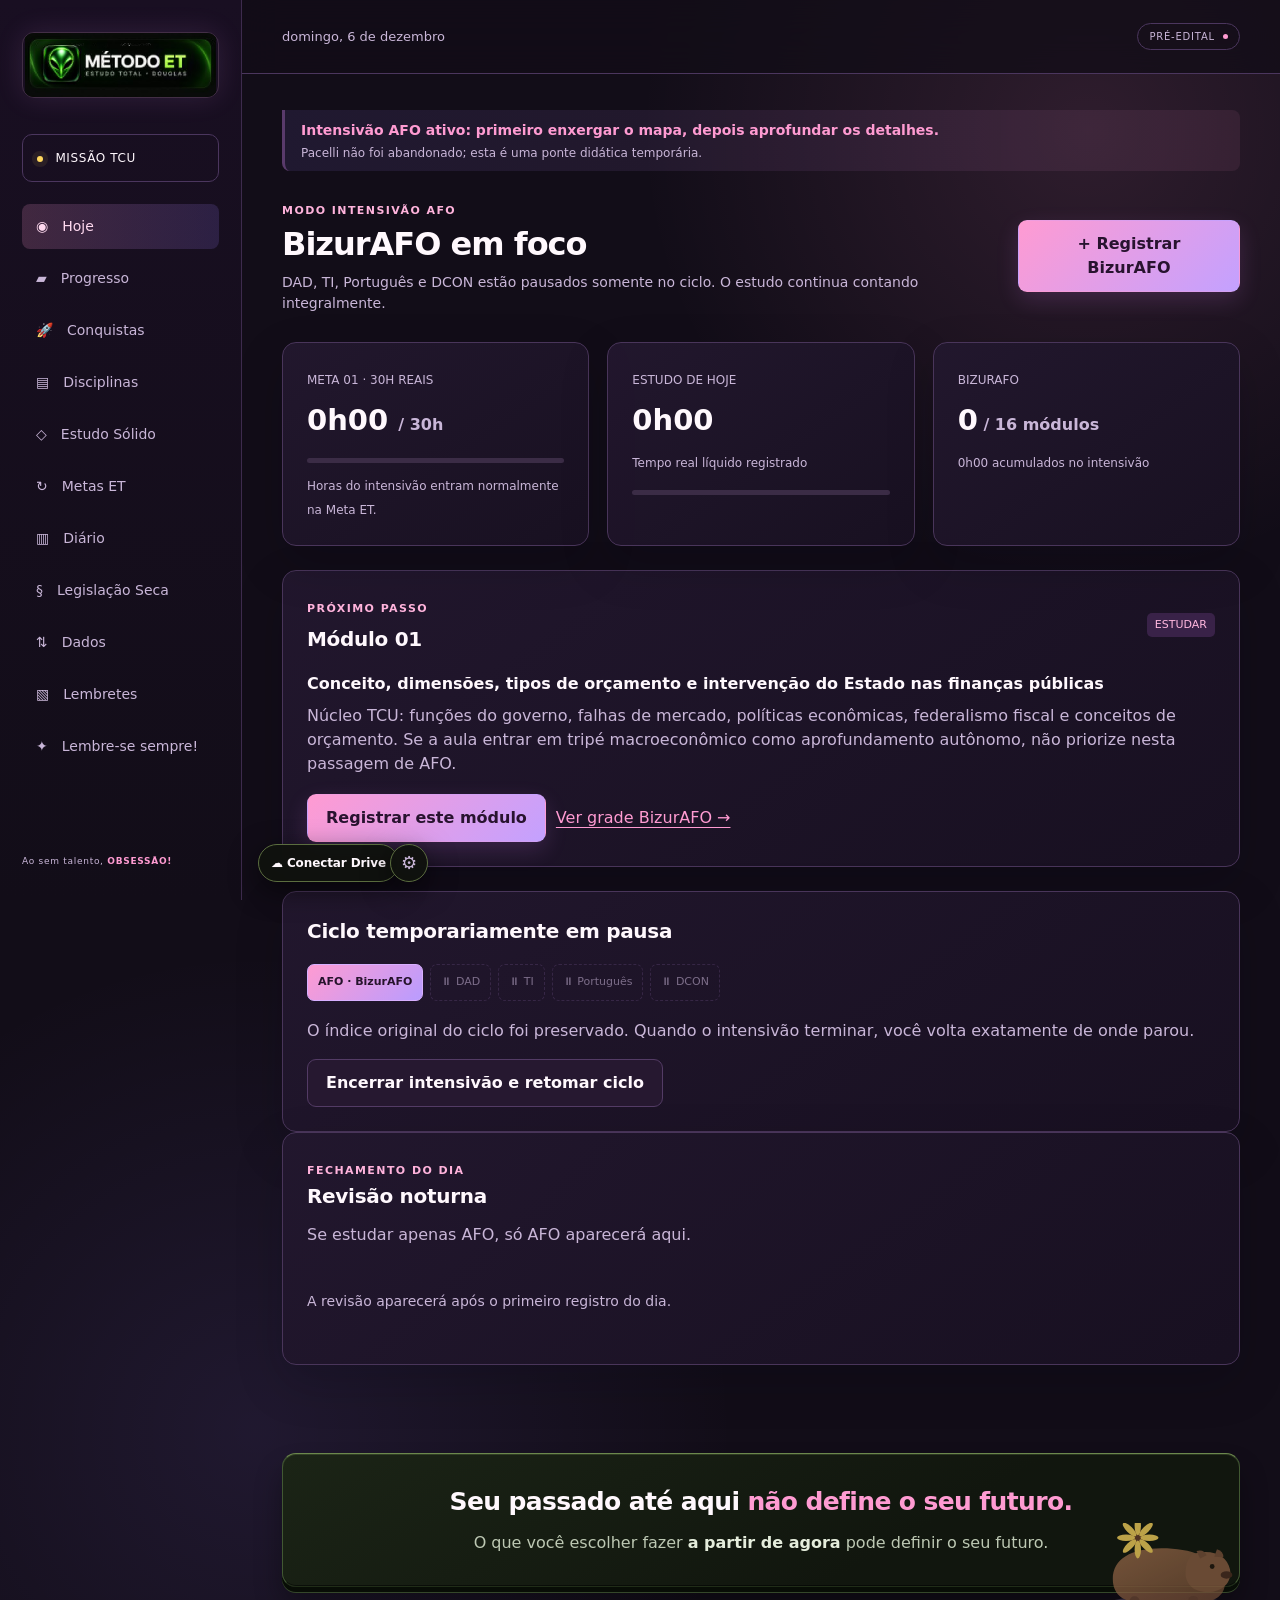
==== commit dbd33aea: "feat(tcu): preparar Ramon TI Total e Meta 02 sem perder progresso" ====
--- a/metodo-et/index.html
+++ b/metodo-et/index.html
@@ -10,7 +10,7 @@
   <meta name="apple-mobile-web-app-title" content="Método ET">
   <meta name="application-name" content="Método ET">
   <title>Método ET · Preparação TCU</title>
-  <meta name="metodo-et-build" content="4.3.1-drive-audit">
+  <meta name="metodo-et-build" content="4.3.2-ti-ramon-cebraspe">
   <link rel="icon" type="image/png" href="./metodo-et-icon-final-v2.png?v=4.3.1">
   <link rel="apple-touch-icon" href="./metodo-et-icon-final-v2.png?v=4.3.1">
   <link rel="manifest" href="./manifest.webmanifest?v=4.3.1">
@@ -70,7 +70,7 @@
   </div>
   <dialog id="modal"><div id="modal-body"></div><button class="close secondary" id="close-modal" aria-label="Fechar janela">Fechar</button></dialog>
 
-  <script type="module" src="./src/app.js?v=4.3.1"></script>
+  <script type="module" src="./src/app.js?v=4.3.2-ti-ramon"></script>
   <script src="./oauth-client-hotfix.js?v=4.3.1" defer></script>
   <script src="./drive-sync.js?v=4.3.1" defer></script>
   <script src="./drive-sync-ui.js?v=4.3.1" defer></script>
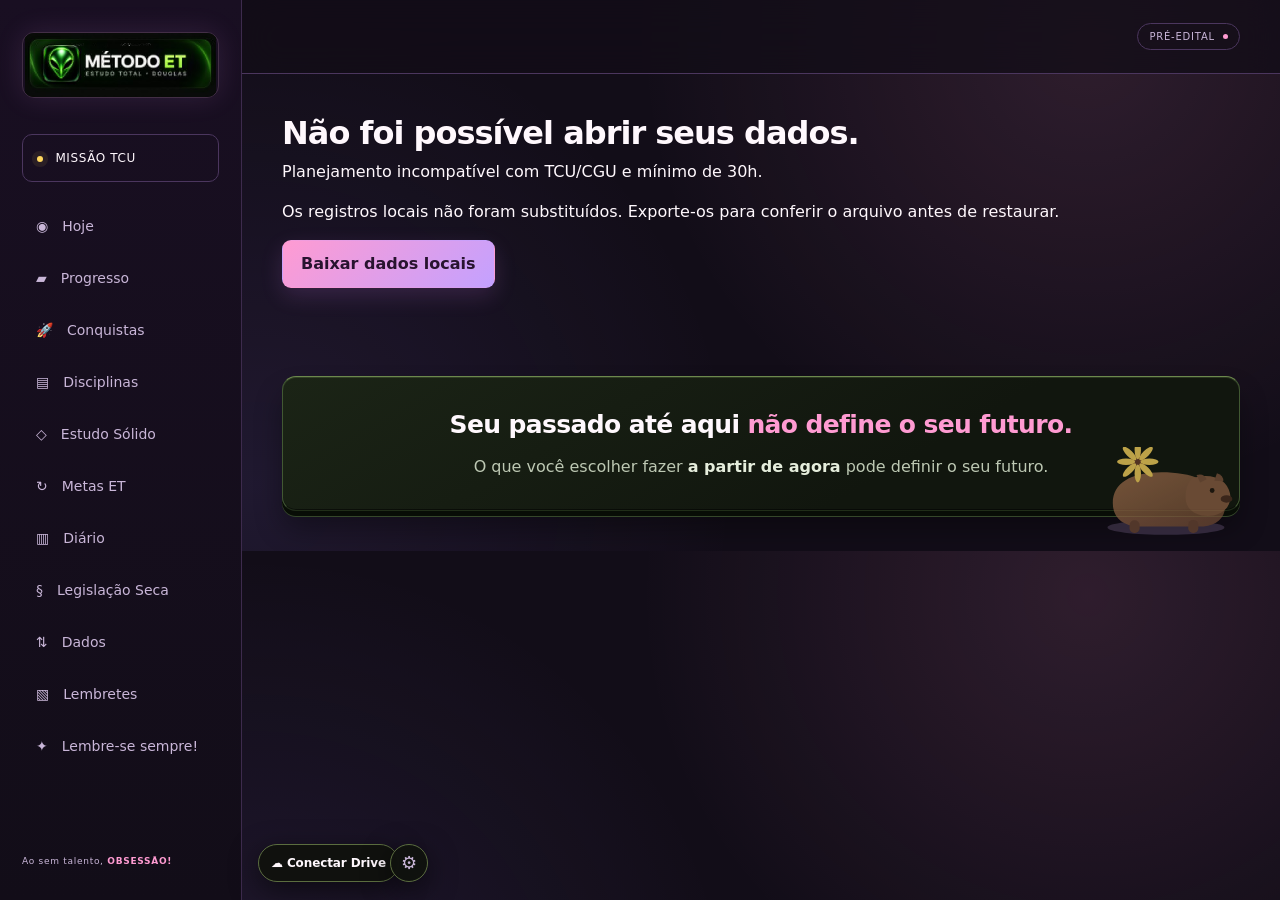
==== commit 2438093e: "chore(ti): atualizar cache da rota curricular Ramon" ====
--- a/metodo-et/index.html
+++ b/metodo-et/index.html
@@ -70,7 +70,7 @@
   </div>
   <dialog id="modal"><div id="modal-body"></div><button class="close secondary" id="close-modal" aria-label="Fechar janela">Fechar</button></dialog>
 
-  <script type="module" src="./src/app.js?v=4.3.2-ti-ramon"></script>
+  <script type="module" src="./src/app.js?v=4.3.3-ti-ramon"></script>
   <script src="./oauth-client-hotfix.js?v=4.3.1" defer></script>
   <script src="./drive-sync.js?v=4.3.1" defer></script>
   <script src="./drive-sync-ui.js?v=4.3.1" defer></script>
